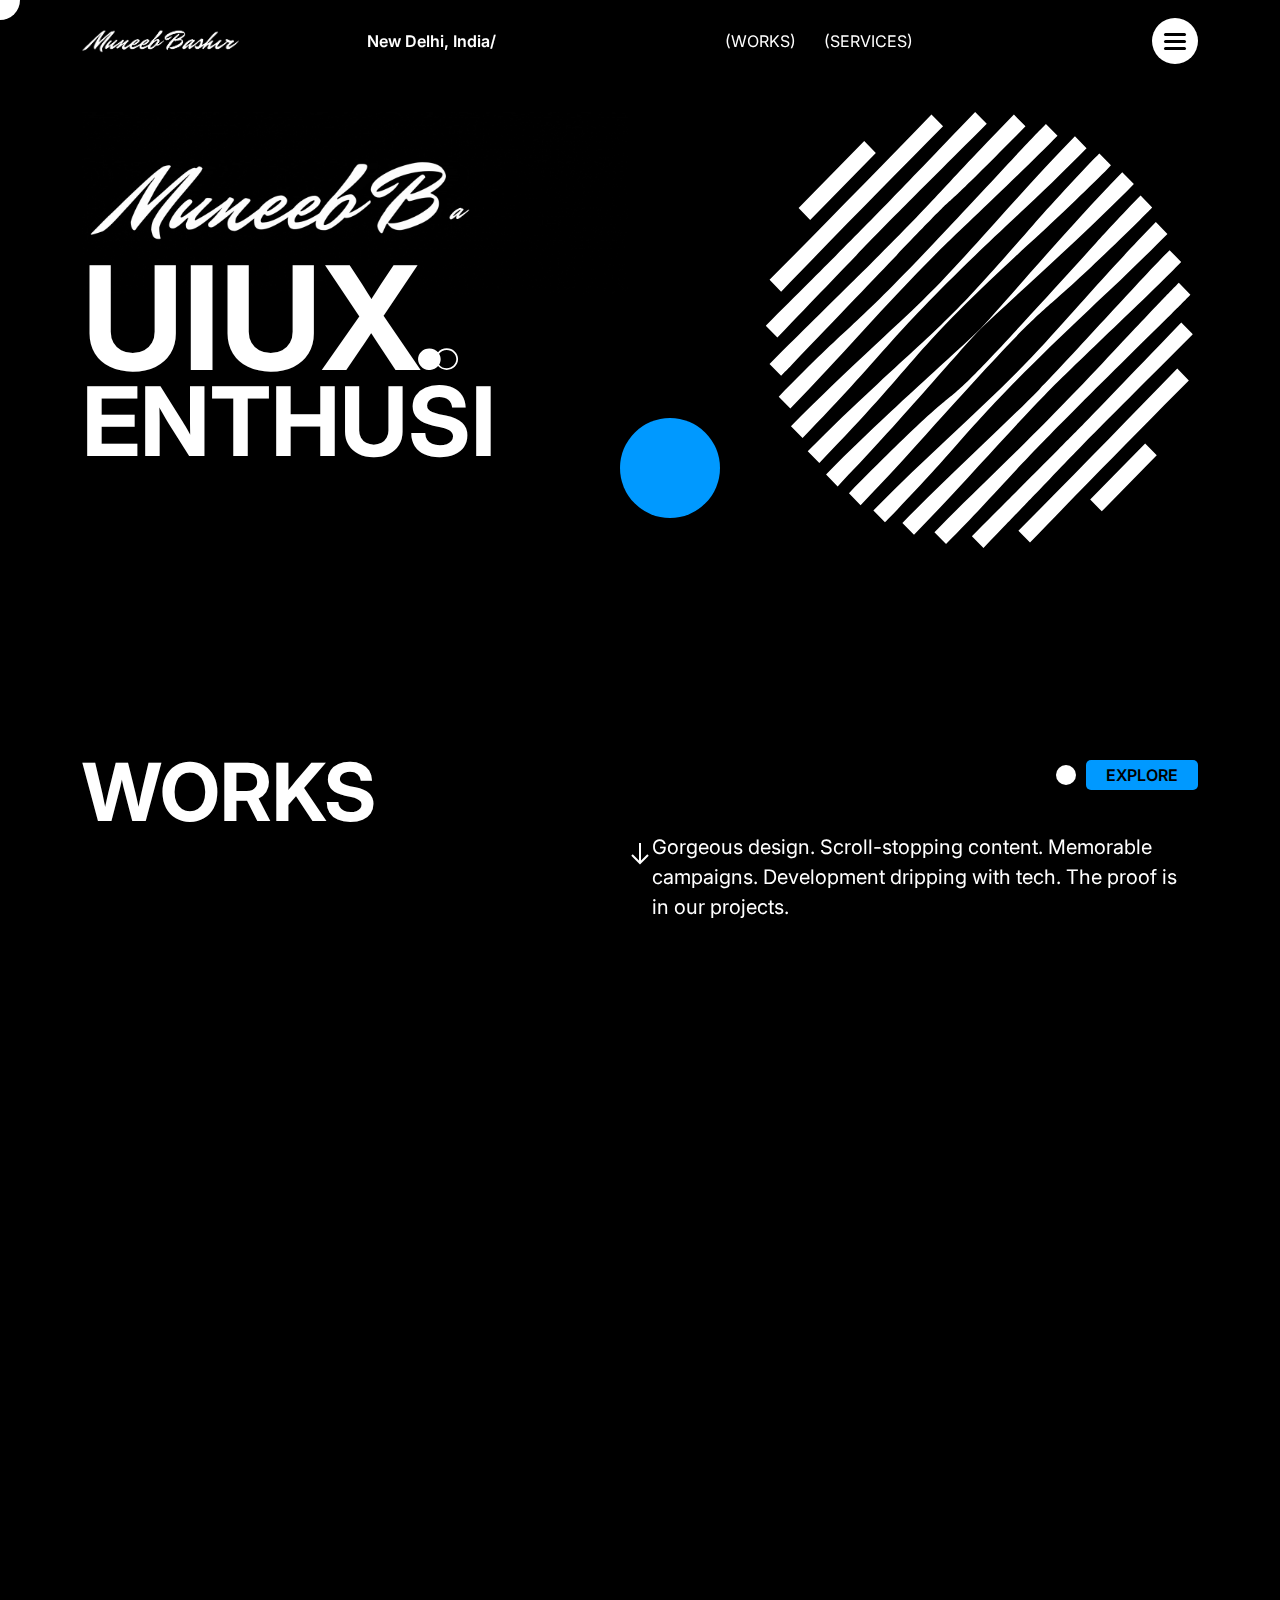
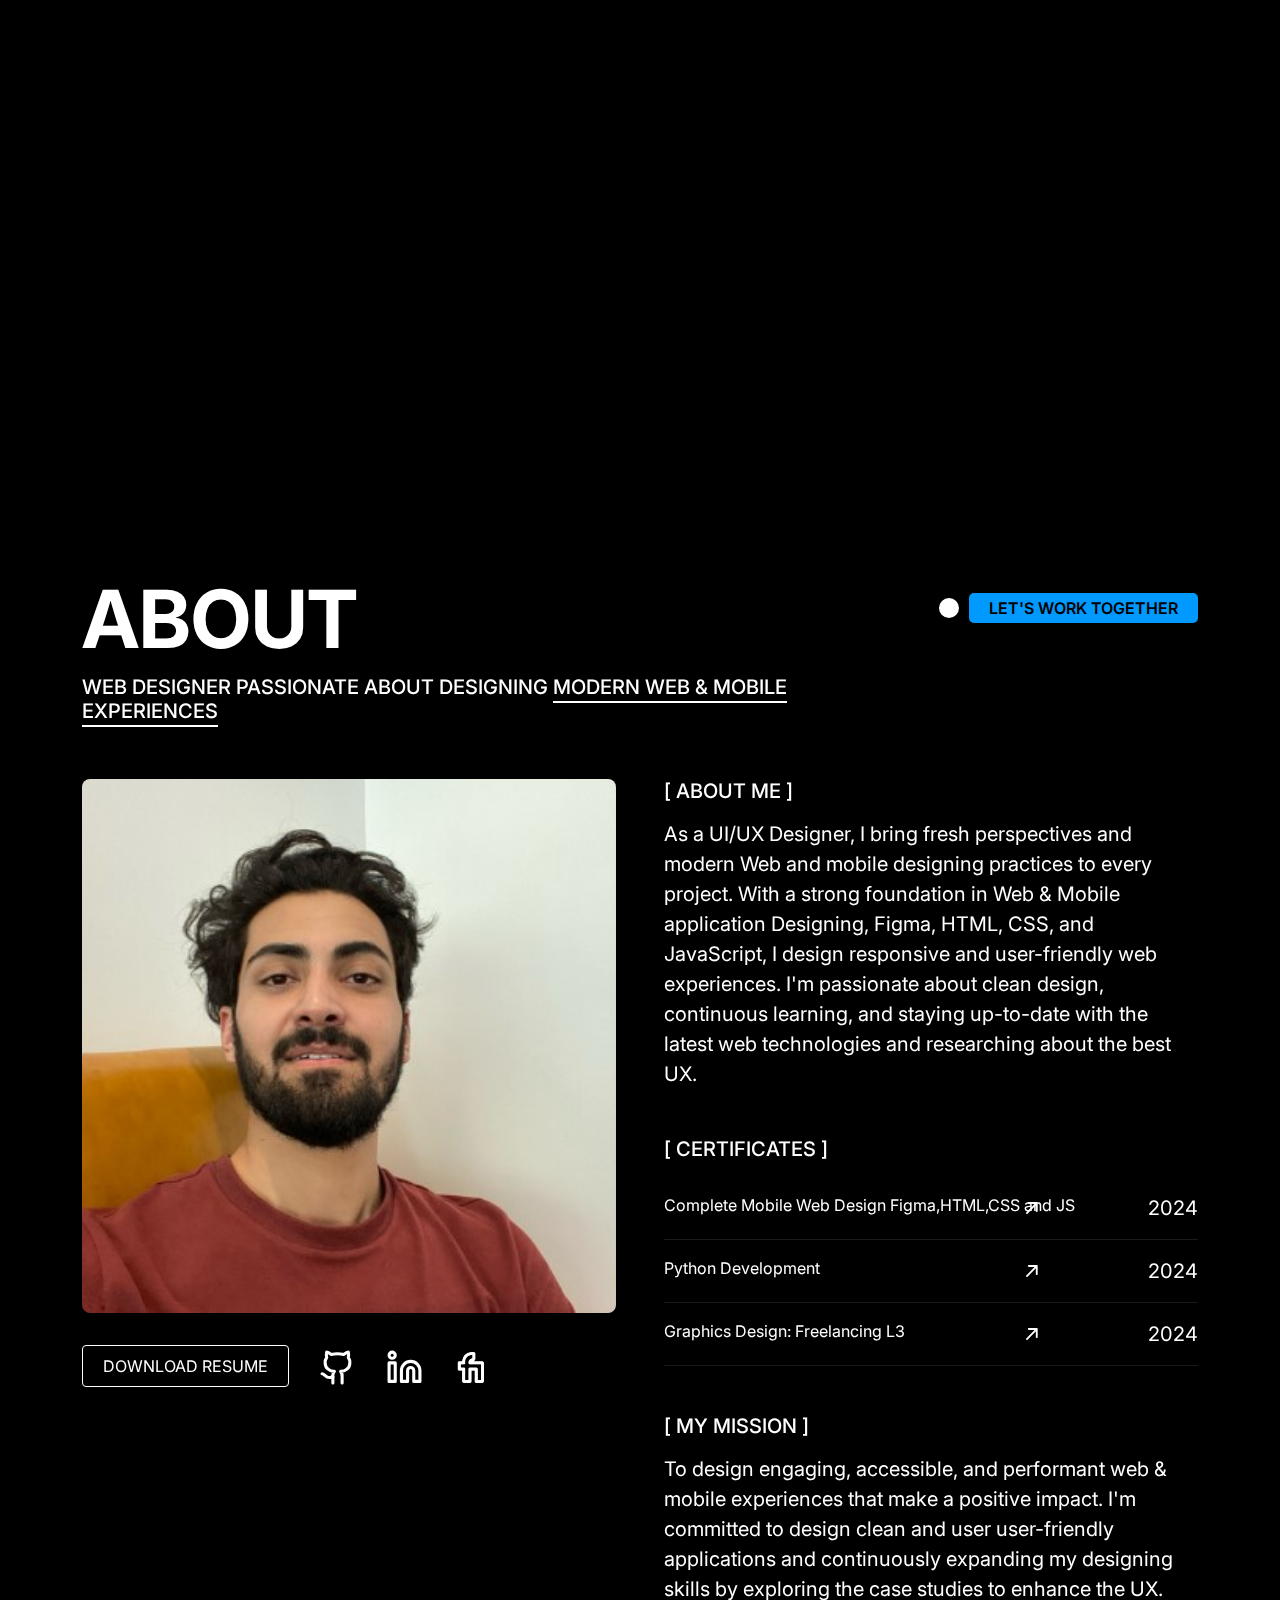
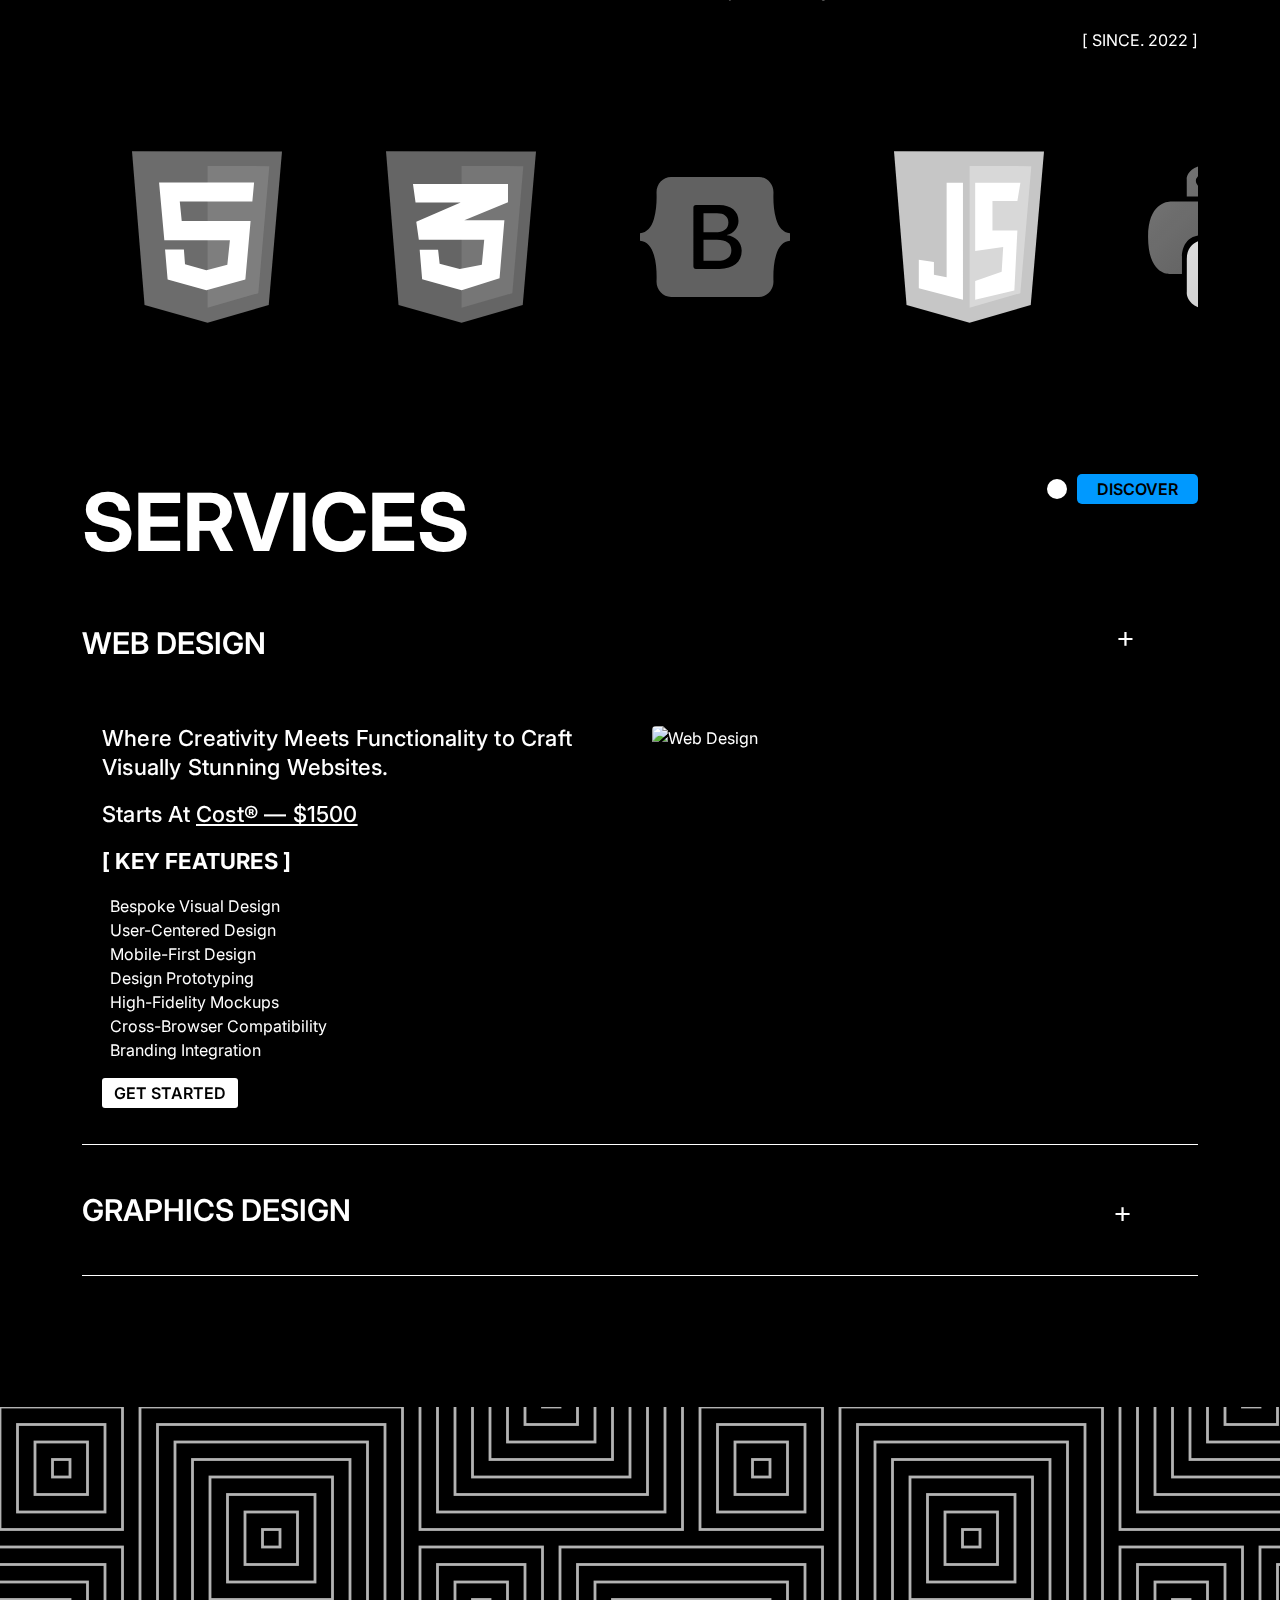
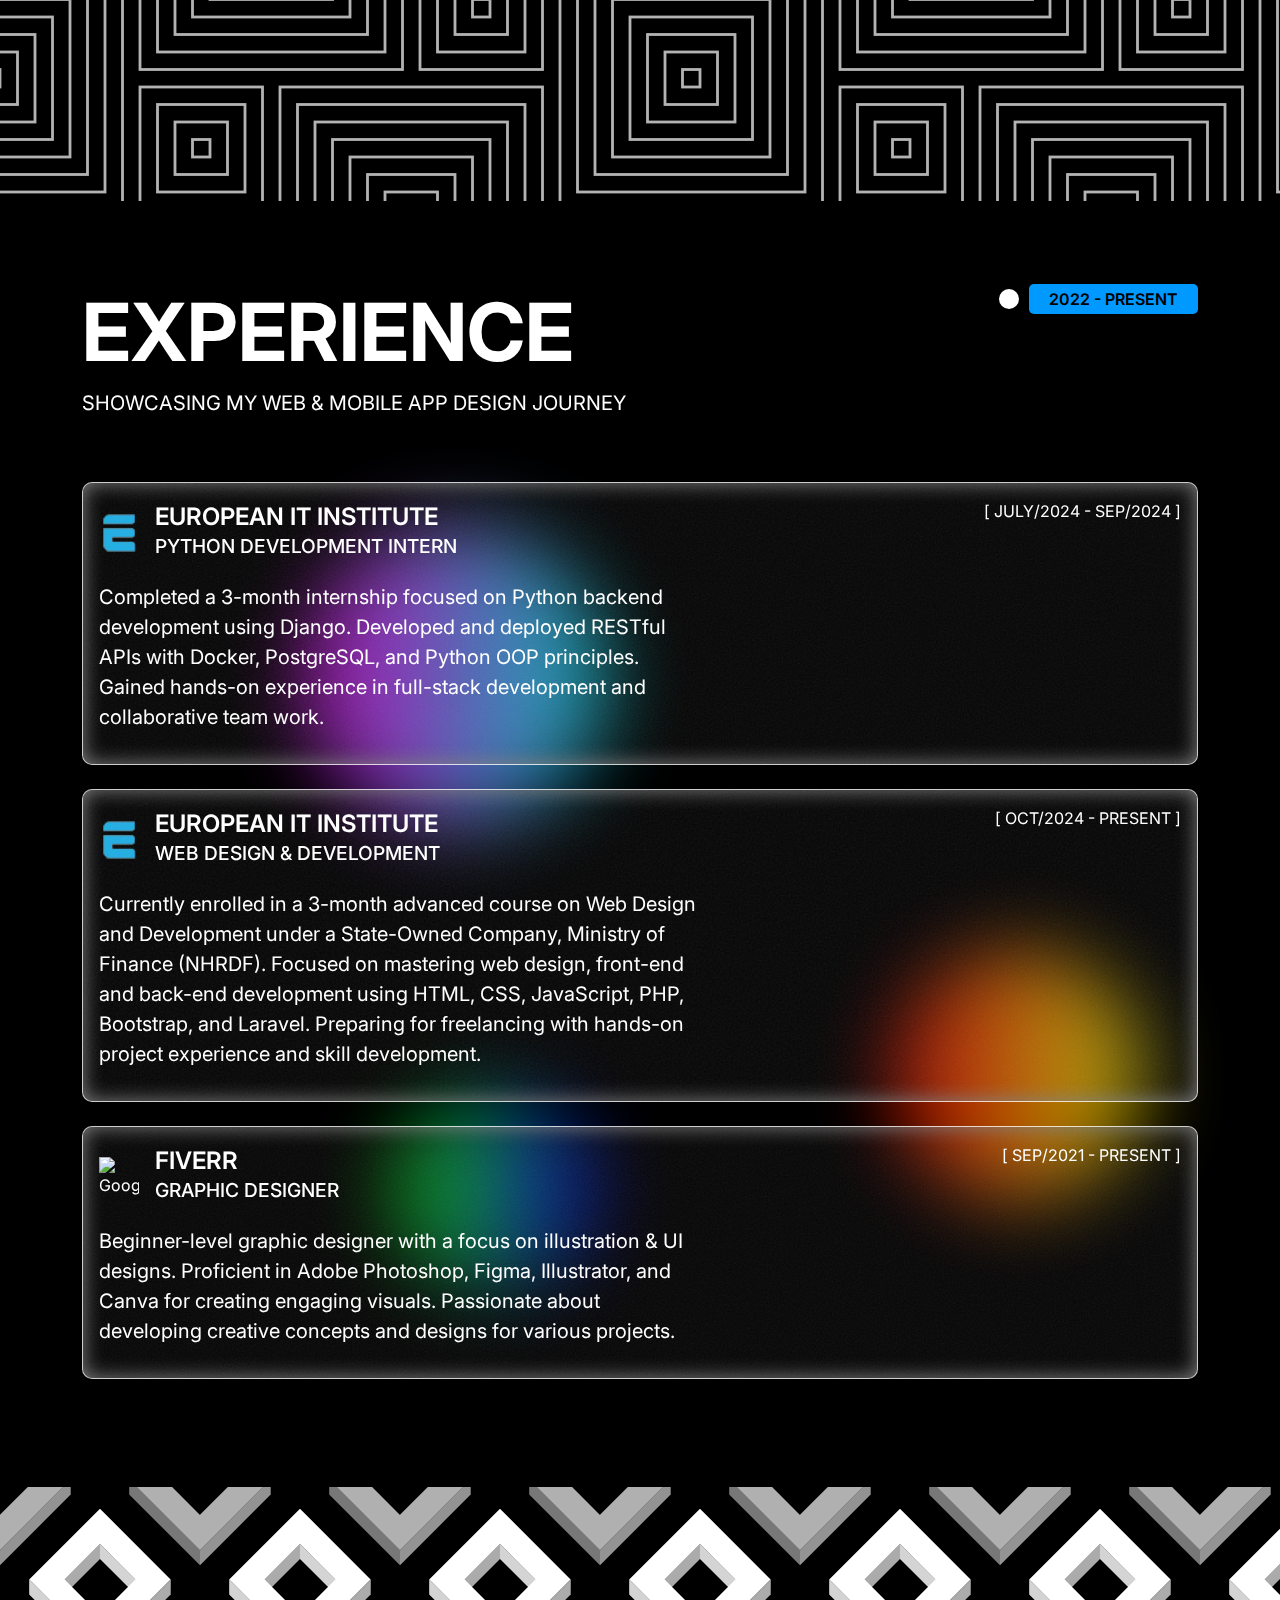
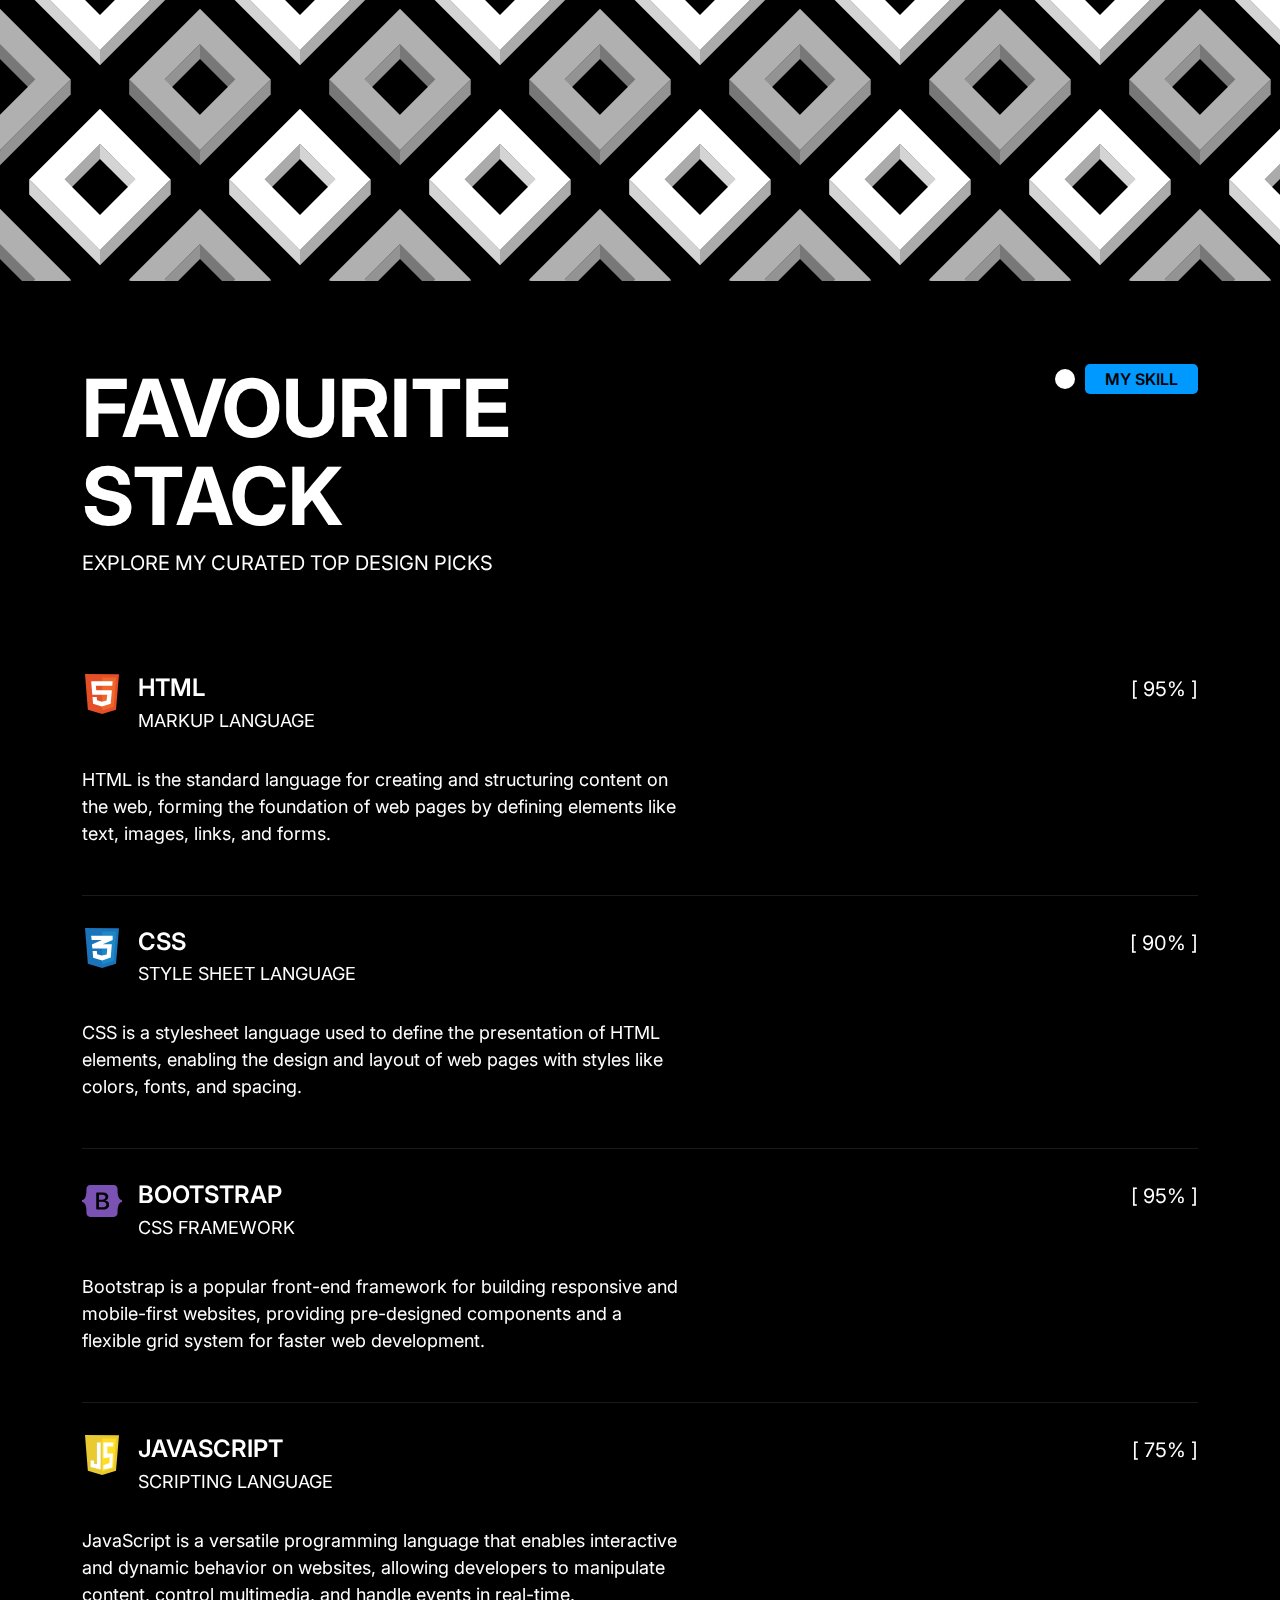
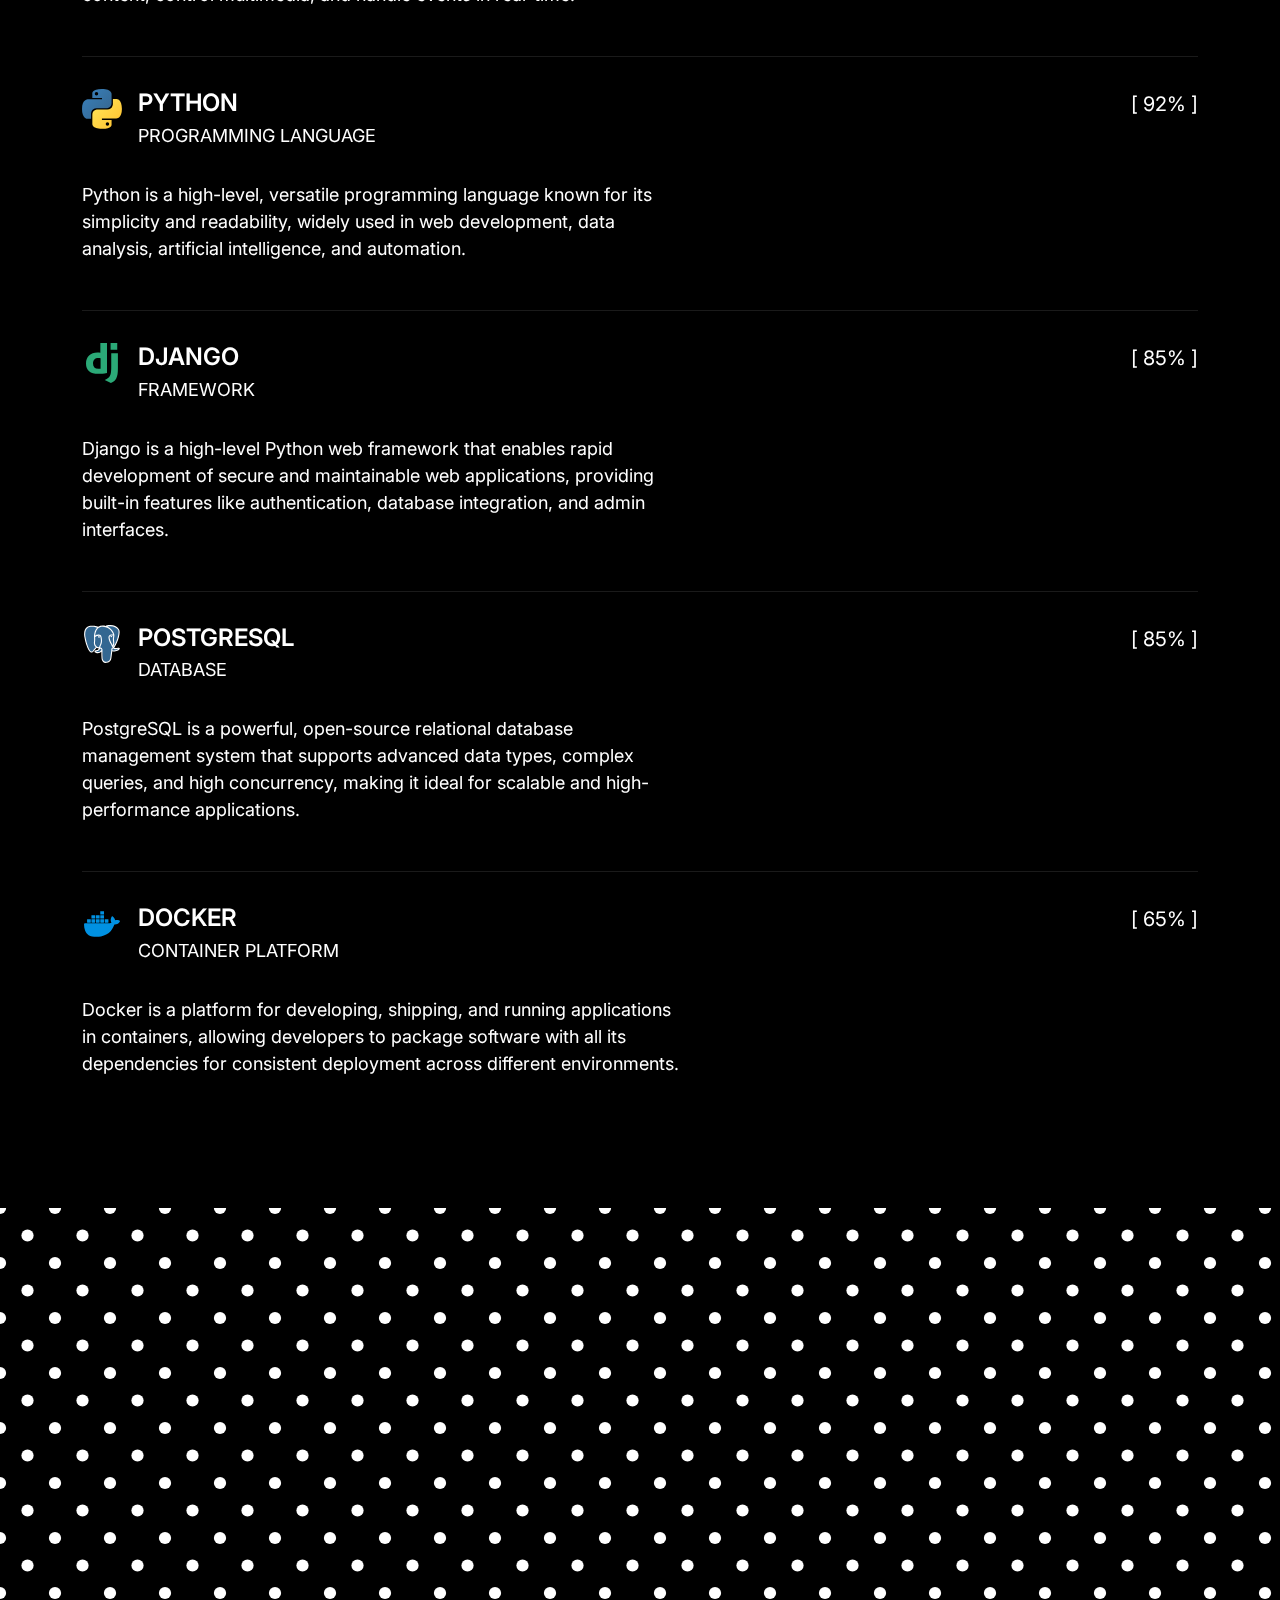
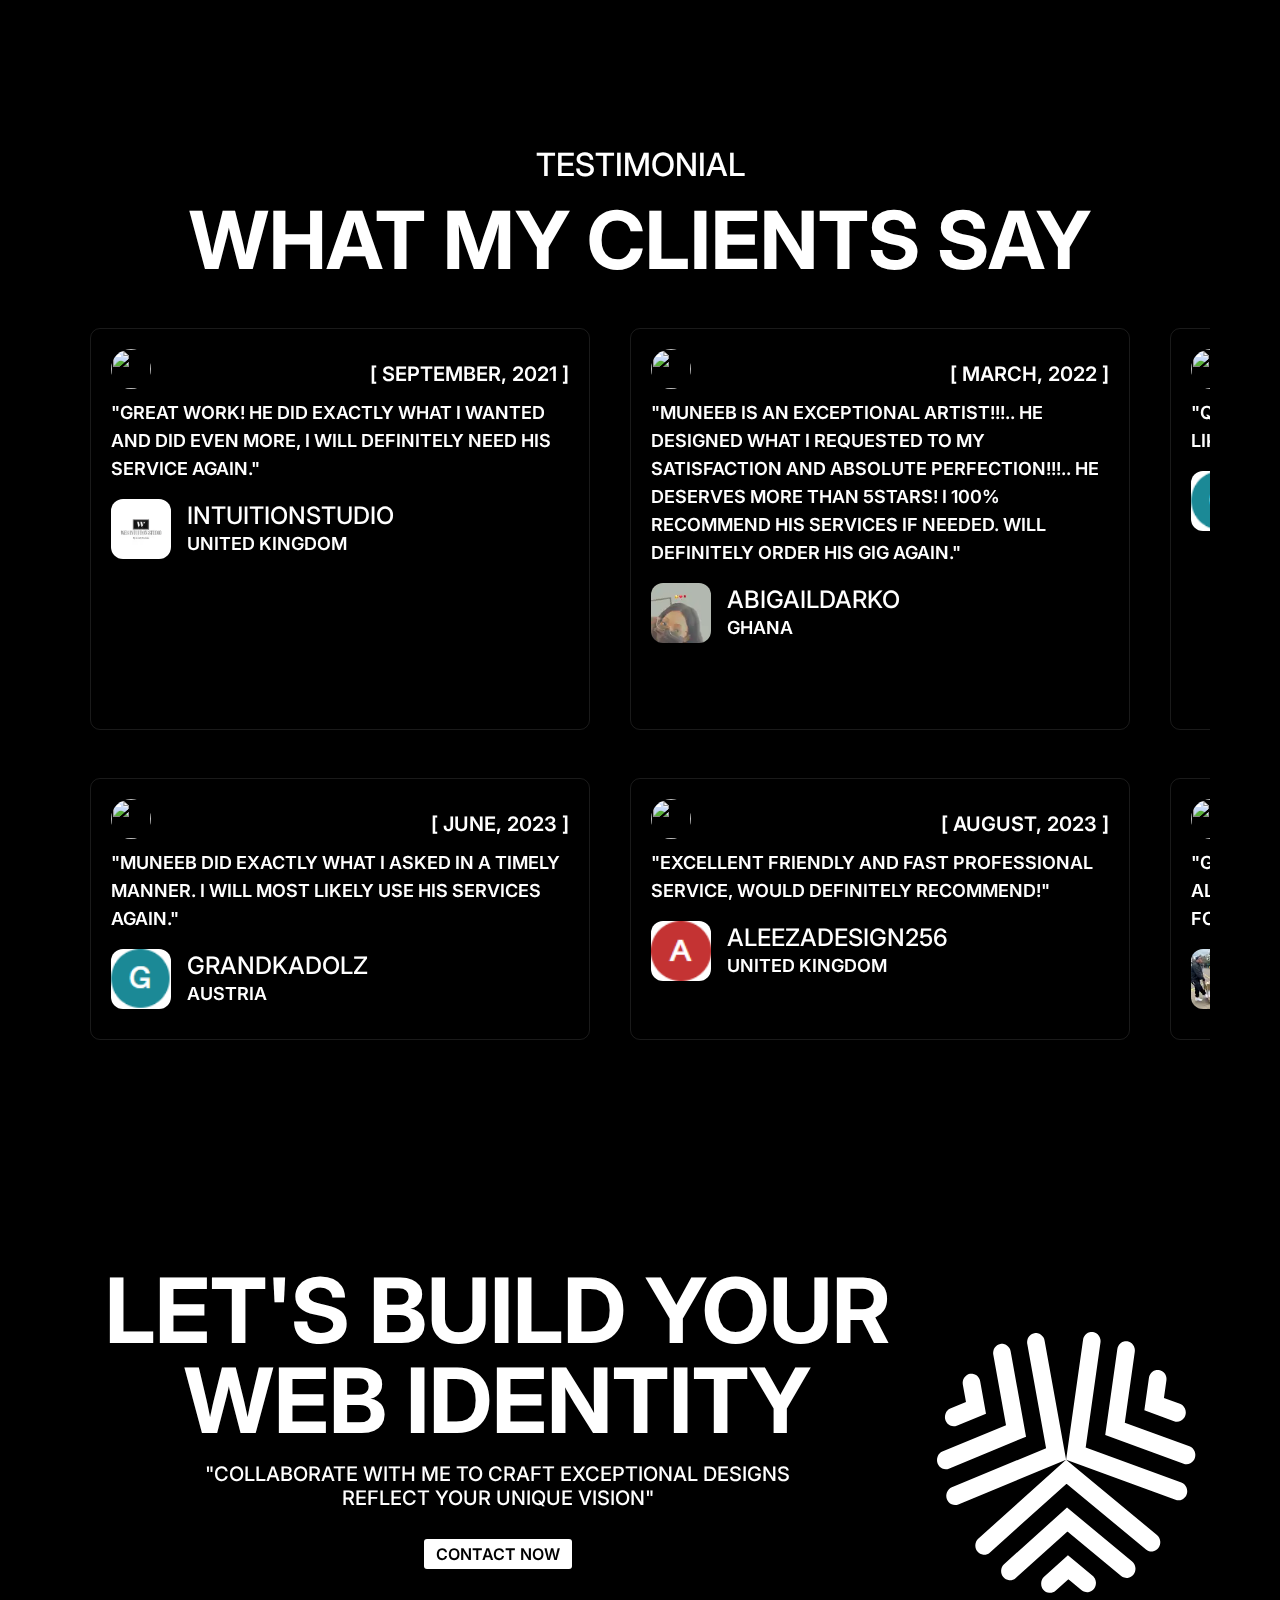
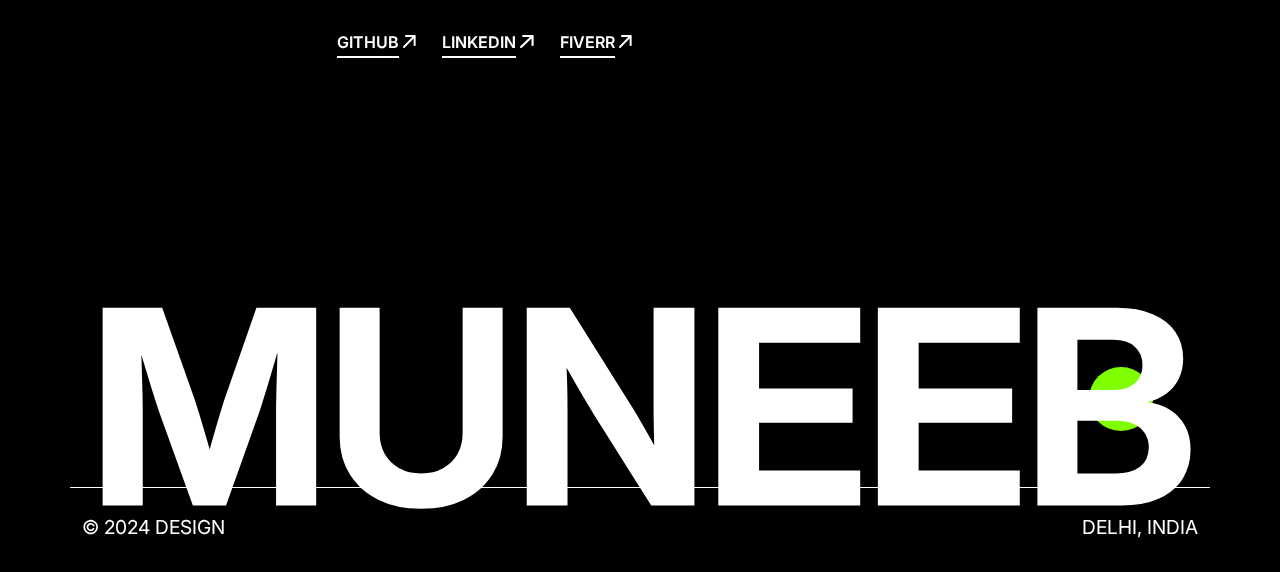
==== index.html @ 668e5b3d "Initial commit" ====
<!DOCTYPE html>
<html lang="en">

<head>
    <script type="application/ld+json">
    {
      "@context": "https://schema.org",
      "@type": "Person",
      "name": "Kishan Modhu",
      "url": "https://devkishan.vercel.app",
      "sameAs": [
        "https://www.linkedin.com/in/anthony-kishan",
        "https://x.com/kishan_anthony",
        "https://www.facebook.com/anthony.kishan.official/"
        "https://www.instagram.com/anthony.kishan/"
      ],
        "image": "https://devkishan.vercel.app/Assets/Images/profile-img.jpg",
      "jobTitle": "Web Developer"
    }
  </script>
    <meta charset="UTF-8">
    <meta http-equiv="X-UA-Compatible" content="IE=edge">
    <meta name="viewport" content="width=device-width, initial-scale=1.0">

    <meta name="msapplication-TileImage" content="https://devkishan.vercel.app/Assets/Images/thumbnail.jpg">
    <meta name="description" content="Kishan Modhu is a web developer with expertise in front-end and back-end development. Check out my portfolio and blog.">
    <meta name="keywords" content="Kishan Modhu, web developer, portfolio, front-end development, back-end development, PHP developer, python developer, software developer">
    <meta property="og:title" content="Kishan Modhu - Web Developer & Aspiring Software Developer">
    <meta property="og:description" content="Explore my portfolio and learn more about my work as a web developer.">
    <meta property="og:image" itemprop="image"  content="https://devkishan.vercel.app/Assets/Images/thumbnail.jpg">
    <meta property="og:image:type" content="image/jpg">
    <meta property="og:url" content="https://devkishan.vercel.app">

    <title>Muneeb Bashir</title>
    <!-- BOOTSTRAP -->
    <link rel="stylesheet" href="https://cdnjs.cloudflare.com/ajax/libs/bootstrap/5.3.3/css/bootstrap.min.css"
        integrity="sha512-jnSuA4Ss2PkkikSOLtYs8BlYIeeIK1h99ty4YfvRPAlzr377vr3CXDb7sb7eEEBYjDtcYj+AjBH3FLv5uSJuXg=="
        crossorigin="anonymous" referrerpolicy="no-referrer" />

    <!-- GOOGLE FONTS -->
    <link rel="preconnect" href="https://fonts.googleapis.com">
    <link rel="preconnect" href="https://fonts.gstatic.com" crossorigin>
    <link
        href="https://fonts.googleapis.com/css2?family=Bruno+Ace+SC&family=Inter:ital,opsz,wght@0,14..32,100..900;1,14..32,100..900&display=swap"
        rel="stylesheet">


    <!-- FONT AWESOME -->
    <link rel="stylesheet" href="https://cdnjs.cloudflare.com/ajax/libs/font-awesome/6.6.0/css/all.min.css"
        integrity="sha512-Kc323vGBEqzTmouAECnVceyQqyqdsSiqLQISBL29aUW4U/M7pSPA/gEUZQqv1cwx4OnYxTxve5UMg5GT6L4JJg=="
        crossorigin="anonymous" referrerpolicy="no-referrer" />

    <!-- CUSTOM CSS -->
    <link rel="stylesheet" href="Assets/css/style.css">
    <link rel="stylesheet" href="Assets/css/navbar.css">
    <link rel="stylesheet" href="Assets/css/responsive.css">
</head>

<body>
    <!-- <div id="loading" class="loading-overlay">
        <div class="loader"><img src="Assets/Images/SigSpeedAnimation.gif" alt="" style="width: 100%;"></div>
    </div>

    <div id="content" style="display: none;">
       
    </div> -->



    <!-- <audio id="playAudio" src="play.mp3"></audio> -->
    <div id="bodyTop"><img src="Assets/Images/Icons/chevron-up.svg" alt=""></div>
    <div class="cursor"></div>


    <header id="header">
        <div class="container">
            <nav class="brand-time" style="display: flex; align-content: center;">
                <div class="row" style="align-items: center; align-content: center;">
                    <div class="col-6 col-lg-3"><a href="index.html"><img src="Assets/Images/mblightlogo.png
                        " alt=""
                                style="width: 60%;"></a></div>
                    <div class="col-lg-3">
                        <p>New Delhi, India/&nbsp;</p>
                        <p id="time"></p>
                    </div>
                    <div class="col-lg-3" style="text-align: right;">
                        <a class="nav-item text-white" href="#works" style="margin-left: 4rem;">(WORKS)</a>
                        <a class="nav-item ms-4 text-white" href="#service">(SERVICES)</a>
                    </div>
                    <div class="col-6 col-lg-3">
                        <div class="toggle">
                            <span></span>
                            <span></span>
                            <span></span>
                        </div>
                        <div class="menu-items">
                            <ul class="menu-links">
                                <li><a class="menu-item" href="#works">WORKS</a></li>
                                <li><a class="menu-item" href="#about">ABOUT</a></li>
                                <li><a class="menu-item" href="#service">SERVICES</a></li>
                                <li><a class="menu-item" href="#contact">CONTACT</a></li>
                            </ul>
                            <div class="social-container">
                                <a href="https://com/gitmuneeb" class="social-icon"
                                    target="_blank">GITHUB</a><img src="Assets/Images/Icons/arrow.svg" alt="">
                                <a href="https://www.linkedin.com/in/muneebbashir/" class="social-icon"
                                    target="_blank">LINKEDIN</a><img src="Assets/Images/Icons/arrow.svg" alt="">
                                <a href="https://www.fiverr.com/muneebbashir/" class="social-icon"
                                    target="_blank">FIVERR</a><img src="Assets/Images/Icons/arrow.svg" alt="">
                            </div>
                        </div>

                    </div>
                </div>
            </nav>
        </div>
    </header>


    <main>
        <!-- HOME SECTION START -->
        <section class="home">
            <div class="container">
                <div class="row">
                    <div class="col-lg-6">
                        <img src="Assets/Images/mblightgif.gif"alt="" style="width: 100%; mix-blend-mode: screen;">
                        <div class="rotating-text">
                            <!--<hr style="height:10px; visibility:hidden;" />-->
                            <br><br>
                            <h1>UiUx </h1>
                            <p>
                                <span class="word w-1">Designer</span>
                                <span class="word w-2">Enthusiast</span>
                            </p>
                        </div>
                    </div>
                    <div class="col-lg-6">
                        <img src="Assets/Images/Icons/process-icon-2.svg" alt="" style="width: 80%;">
                    </div>
                </div>
                <div class="scroll-indicator">
                    <svg width="30" height="30" viewBox="0 0 30 30">
                        <path d="M15 5v20M7 17l8 8 8-8" stroke="#fff" fill="none" stroke-width="2" />
                    </svg>
                </div>
            </div>
        </section>
        <!-- HOME SECTION END -->



        <!-- WORK SECTION START -->
        <section id="works" class="portfolio">
            <div class="container">
                <div class="hero-section ">
                    <div class="row align-items-center">
                        <div class="col-lg-6">
                            <h1 id="text-work">WORKS</h1>
                        </div>
                        <div class="col-lg-6">
                            <span class="section-label">explore</span><br>
                            <p class="description">
                                Gorgeous design. Scroll-stopping content. Memorable
                                campaigns.
                                Development dripping with tech. The proof is in our projects.
                            </p>
                        </div>
                    </div>
                </div>

                <div class="row portfolio-grid">

                    <div class="col-md-6 portfolio-card">
                        <div class="media">
                            <img src="Assets\Images\Works\time-and-attendance.gif" alt="Blog Project" class="portfolio-image">
                        </div>
                        <div class="card-overlay">
                            <span>[01]</span>
                            <h2 class="project-title">ATTENDANCE AND LEAVE MANAGEMENT</h2>
                            <div class="project-details">
                                
                                <span>Employer news and empoyee attendance record</span>
                                <span>(MOBILE APP DESIGN)</span>
                            </div>
                        </div>
                    </div>

                    <div class="col-md-6 portfolio-card">
                        <div class="media">
                            <img src="Assets/Images/Works/esifinalgif.gif" alt="Events Project"
                                class="portfolio-image">
                        </div>
                        <div class="card-overlay">
                            <span>[02]</span>
                            <h2 class="project-title">ESI</h2>
                            <div class="project-details">
                                <span>Event Organiser</span>
                                <span>(BRANDING)</span>
                                
                            </div>
                        </div>
                    </div>

                    <div class="col-md-6 portfolio-card">
                        <div class="media">
                            <img src="Assets/Images/Works/TBgif.gif" alt="Music Project"
                                class="portfolio-image">
                        </div>
                        <div class="card-overlay">
                            <h2 class="project-title">LINKIN PARK</h2>
                            <div class="project-details">
                                <span>MUSIC BAND</span>
                                <span>(DEMO SITE)</span>
                                <span>[03]</span>
                            </div>
                        </div>
                    </div>

                    <div class="col-md-6 portfolio-card">
                        <div class="media">
                            <img src="Assets/Images/Works/Alanzo12-min.gif" alt="Catering Project"
                                class="portfolio-image">
                        </div>
                        <div class="card-overlay">
                            <h2 class="project-title">ALANZO</h2>
                            <div class="project-details">
                                <span>CATERING</span>
                                <span>(DEMO SITE)</span>
                                <span>[04]</span>
                            </div>
                        </div>
                    </div>
                    <!-- <div class="col-md-6 portfolio-card">
                     <img src="12.jpg" alt="Panda Project" class="portfolio-image">
                     <div class="card-overlay">
                         <h2 class="project-title">PANDA</h2>
                         <div class="project-details">
                             <span>PANDA</span>
                             <span>(BRANDING)</span>
                             <span>[05]</span>
                         </div>
                     </div>
                 </div> -->
                    <!-- <div class="col-md-6 portfolio-card">
                     <img src="12.jpg" alt="Panda Project" class="portfolio-image">
                     <div class="card-overlay">
                         <h2 class="project-title">PANDA</h2>
                         <div class="project-details">
                             <span>PANDA</span>
                             <span>(BRANDING)</span>
                             <span>[06]</span>
                         </div>
                     </div>
                 </div> -->
                </div>
            </div>
        </section>
        <!-- WORK SECTION END -->



        <!-- ABOUT SECTION START -->
        <section id="about" class="about">
            <div class="container">
                <div class="row mb-4">
                    <div class="col-md-8">
                        <h1 id="text-about">ABOUT</h1>
                        <h5 class="subtitle">WEB DESIGNER PASSIONATE ABOUT DESIGNING <u class="underlined">MODERN WEB & MOBILE
                                EXPERIENCES</u></h5>
                    </div>
                    <div class="col-md-4 text-md-end">
                        <span class="section-label">let's work together</span><br>
                    </div>
                </div>

                <div class="row g-5">
                    <div class="col-md-6 mb-4 mb-md-0">
                        <img src="Assets/Images/profile-img.jpg" alt="Profile Image" class="profile-image">
                        <a href="Assets/Images/Muneeb Bashir Resume.pdf" class="download-resume"
                            download="Muneeb Bashir CV">DOWNLOAD RESUME</a>

                        <span class="social-links">
                            <a href="https://gitmuneeb" class="social-icon" aria-label="GitHub"
                                target="_blank"><img src="Assets/Images/Icons/github.svg" alt="GitHub"></a>
                            <a href="https://www.linkedin.com/in/muneeb_bashir/" class="social-icon"
                                aria-label="LinkedIn" target="_blank"><img src="Assets/Images/Icons/linkedin.svg"
                                    alt="LinkedIn"></a>
                            <!-- <a href="https://www.facebook.com/anthony.kishan.official/" class="social-icon"
                             aria-label="facebook" target="_blank"><img src="Assets/Images/Icons/facebook.svg"
                                 alt="Facebook"></a> -->
                            <a href="https://www.fiverr.com/muneeb_bashir/" class="social-icon" aria-label="fiverr"
                                target="_blank"><img src="Assets/Images/Icons/fiverr.png" alt="Fiverr"></a>
                        </span>
                    </div>
                    <div class="col-md-6">
                        <div class="mb-5">
                            <h2 class="section-title">[ ABOUT ME ]</h2>
                            <p>
                                As a  UI/UX Designer, I bring fresh perspectives and modern Web and mobile designing
                                practices
                                to every
                                project.
                                With a strong foundation in Web & Mobile application Designing, Figma, HTML, CSS, and JavaScript, I design responsive and
                                user-friendly web
                                experiences.
                                I'm passionate about clean design, continuous learning, and staying up-to-date with
                                the
                                latest web
                                technologies and researching about the best UX.
                            </p>
                        </div>

                        <div class="mb-5">
                            <h2 class="section-title">[ CERTIFICATES ]</h2>
                            <div class="achievement-item">
                                <a href="https://drive.google.com/file/" target="_blank" class="text-white">Complete Mobile Web Design Figma,HTML,CSS and JS</a>
                                <span>2024</span>
                            </div>
                            <div class="achievement-item">
                                <a href="https://drive.google.com/file/ target="_blank" class="text-white">Python Development</a>
                                <span>2024</span>
                            </div>
                            <div class="achievement-item">
                                <a href="https://drive.google.com/file/" target="_blank" class="text-white">Graphics Design: Freelancing L3</a>
                                <span>2024</span>
                            </div>
                        </div>

                        <div>
                            <h2 class="section-title">[ MY MISSION ]</h2>
                            <p>
                                To design engaging, accessible, and performant web & mobile experiences that make a positive
                                impact.
                                I'm committed to design clean and user user-friendly applications and continuously expanding my
                                designing skills
                                by exploring the case studies to enhance the UX.
                            </p>
                        </div>

                        <div class="text-end mt-4">
                            <span>[ SINCE. 2022 ]</span>
                        </div>
                    </div>
                </div>
            </div>
        </section>
        <!-- ABOUT SECTION END -->



        <!-- MARQUEE STACKS SECTION START -->
        <section class="marquee-stacks">
            <div class="container">
                <div class="marquee">
                    <div class="marquee-content">
                        <img src="Assets/Images/stack-logos/html-1.svg" alt="HTML Logo" class="logo" />
                        <img src="Assets/Images/stack-logos/css-3.svg" alt="CSS Logo" class="logo" />
                        <img src="Assets/Images/stack-logos/bootstrap-5-1.svg" alt="BOOTSTRAP Logo" class="logo" />
                        <img src="Assets/Images/stack-logos/javascript-1.svg" alt="JavaScript Logo" class="logo" />
                        <img src="Assets/Images/stack-logos/python-5.svg" alt="Python Logo" class="logo" />
                        <img src="Assets/Images/stack-logos/django.svg" alt="Django Logo" class="logo" />
                        <img src="Assets/Images/stack-logos/laravel-2.svg" alt="LARAVEL Logo" class="logo" />
                        <img src="Assets/Images/stack-logos/postgresql.svg" alt="POSTGRESQL Logo" class="logo" />
                        <img src="Assets/Images/stack-logos/docker-4.svg" alt="DOCKER Logo" class="logo" />
                        <img src="Assets/Images/stack-logos/arduino-1.svg" alt="ARDUINO Logo" class="logo" />
                    </div>
                    <div class="marquee-content">
                        <img src="Assets/Images/stack-logos/html-1.svg" alt="HTML Logo" class="logo" />
                        <img src="Assets/Images/stack-logos/css-3.svg" alt="CSS Logo" class="logo" />
                        <img src="Assets/Images/stack-logos/bootstrap-5-1.svg" alt="BOOTSTRAP Logo" class="logo" />
                        <img src="Assets/Images/stack-logos/javascript-1.svg" alt="JavaScript Logo" class="logo" />
                        <img src="Assets/Images/stack-logos/python-5.svg" alt="Python Logo" class="logo" />
                        <img src="Assets/Images/stack-logos/django.svg" alt="Django Logo" class="logo" />
                        <img src="Assets/Images/stack-logos/laravel-2.svg" alt="LARAVEL Logo" class="logo" />
                        <img src="Assets/Images/stack-logos/postgresql.svg" alt="POSTGRESQL Logo" class="logo" />
                        <img src="Assets/Images/stack-logos/docker-4.svg" alt="DOCKER Logo" class="logo" />
                        <img src="Assets/Images/stack-logos/arduino-1.svg" alt="ARDUINO Logo" class="logo" />
                    </div>
                </div>
            </div>
        </section>
        <!-- MARQUEE STACKS SECTION END -->



        <!-- SERVICES SECTION START -->
        <section id="service" class="service my-5">
            <div class="container">
                <div class="row">
                    <div class="col-6">
                        <h1 id="text-service">SERVICES</h1>
                    </div>
                    <div class="col-6">
                        <span class="section-label">discover</span>
                    </div>
                </div>

                <div id="services-accordion">
                    <!-- Accordion items will be inserted here -->
                </div>
            </div>
        </section>
        <!-- SERVICES SECTION END -->



        <section class="pattern1">
        </section>


        <!-- EXPERIENCE SECTION START -->
        <section class="experience">
            <div class="container experience-section">
                <div class="d-flex justify-content-between align-items-start">
                    <div>
                        <h1 id="text-experience">EXPERIENCE</h1>
                        <p class="subtitle">SHOWCASING MY WEB & MOBILE APP DESIGN JOURNEY</p>
                    </div>
                    <span class="section-label">2022 - present</span>
                </div>

                <div class="experience-items">
                    <div class="blob blob1"></div>
                    <div class="blob blob2"></div>
                    <div class="blob blob3"></div>
                    <div class="experience-item">
                        <div class="grain"></div>

                        <div class="row mb-3">
                            <div class="col-8 d-flex align-items-center">
                                <img src="Assets/Images/Experience-Company-Logo/euit-logo1.png" alt="Google"
                                    class="company-logo">
                                <div>
                                    <p class="company-name">EUROPEAN IT INSTITUTE</p>
                                    <h3 class="position-title">PYTHON DEVELOPMENT INTERN</h3>
                                </div>
                            </div>
                            <div class="col-4 text-end">
                                <span class="date ms-auto d-none d-md-inline">[ JULY/2024 - SEP/2024 ]</span>
                                <span class="small-date d-lg-none me-2">[ JUL/21 - SEP/24 ]</span>
                            </div>
                        </div>
                        <p class="description">Completed a 3-month internship focused on Python backend development
                            using Django. Developed and deployed RESTful APIs with Docker, PostgreSQL, and Python
                            OOP
                            principles. Gained hands-on experience in full-stack development and collaborative team
                            work.</p>
                    </div>

                    <div class="experience-item">
                        <div class="grain"></div>

                        <div class="row mb-3">
                            <div class="col-8 d-flex align-items-center">
                                <img src="Assets/Images/Experience-Company-Logo/euit-logo1.png" alt="Google"
                                    class="company-logo">
                                <div>
                                    <p class="company-name">EUROPEAN IT INSTITUTE</p>
                                    <h3 class="position-title">WEB DESIGN & DEVELOPMENT</h3>
                                </div>
                            </div>
                            <div class="col-4 text-end">
                                <span class="date ms-auto d-none d-md-inline">[ OCT/2024 - PRESENT ]</span>
                                <span class="small-date d-lg-none me-2">[ OCT/21 - P/T ]</span>
                            </div>
                        </div>
                        <p class="description">Currently enrolled in a 3-month advanced course on Web Design and
                            Development under a State-Owned Company, Ministry of Finance (NHRDF). Focused on
                            mastering
                            web
                            design, front-end and back-end development using HTML, CSS, JavaScript, PHP, Bootstrap,
                            and
                            Laravel. Preparing for freelancing with hands-on project experience and skill
                            development.
                        </p>
                    </div>

                    <div class="experience-item">
                        <div class="grain"></div>

                        <div class="row mb-3">
                            <div class="col-8 d-flex align-items-center">
                                <img src="https://www.fiverr.com/favicon.ico" alt="Google" class="company-logo">
                                <div>
                                    <p class="company-name">FIVERR</p>
                                    <h3 class="position-title">GRAPHIC DESIGNER</h3>
                                </div>
                            </div>
                            <div class="col-4 text-end">
                                <span class="date ms-auto d-none d-md-inline">[ SEP/2021 - PRESENT ]</span>
                                <span class="small-date d-lg-none me-2">[ SEP/21 - P/T ]</span>
                            </div>
                        </div>
                        <p class="description">Beginner-level graphic designer with a focus on illustration & UI
                            designs.
                            Proficient in Adobe Photoshop, Figma, Illustrator, and Canva for creating engaging visuals.
                            Passionate about developing creative concepts and designs for various projects.</p>
                    </div>
                </div>
            </div>
        </section>
        <!-- EXPERIENCE SECTION END -->



        <section class="pattern">
        </section>



        <!-- STACKS SECTION START -->
        <section class="stacks">
            <div class="container stack-section">
                <div class="d-flex justify-content-between align-items-start">
                    <div>
                        <h1 id="text-stack" class="stack-header">FAVOURITE<br>STACK</h1>
                        <p class="subtitle">EXPLORE MY CURATED TOP DESIGN PICKS</p>
                    </div>
                    <span class="section-label">my skill</span>

                </div>

                <div class="stack-items">
                    <div class="stack-item">
                        <div class="d-flex mb-3">
                            <img src="Assets/Images/stack-logos/html-1.svg" alt="Html" class="tool-logo">
                            <div>
                                <h3 class="tool-name">HTML</h3>
                                <p class="tool-category">Markup Language</p>
                            </div>
                            <span class="tool-percentage ms-auto">[ 95% ]</span>
                        </div>
                        <p class="description">HTML is the standard language for creating
                            and structuring content on the web, forming the foundation of web pages by defining
                            elements
                            like text, images, links, and forms.</p>
                    </div>

                    <div class="stack-item">
                        <div class="d-flex mb-3">
                            <img src="Assets/Images/stack-logos/css-3.svg" alt="Css" class="tool-logo">
                            <div>
                                <h3 class="tool-name">css</h3>
                                <p class="tool-category">style sheet Language</p>
                            </div>
                            <span class="tool-percentage ms-auto">[ 90% ]</span>
                        </div>
                        <p class="description">CSS is a stylesheet language used to define the
                            presentation of HTML elements, enabling the design and layout of web pages with styles
                            like
                            colors, fonts, and spacing.</p>
                    </div>

                    <div class="stack-item">
                        <div class="d-flex mb-3">
                            <img src="Assets/Images/stack-logos/bootstrap-5-1.svg" alt="Bootstrap" class="tool-logo">
                            <div>
                                <h3 class="tool-name">Bootstrap</h3>
                                <p class="tool-category">CSS Framework</p>
                            </div>
                            <span class="tool-percentage ms-auto">[ 95% ]</span>
                        </div>
                        <p class="description">Bootstrap is a popular front-end framework for building responsive
                            and
                            mobile-first websites, providing pre-designed components and a flexible grid system for
                            faster web development.</p>
                    </div>

                    <div class="stack-item">
                        <div class="d-flex mb-3">
                            <img src="Assets/Images/stack-logos/javascript-1.svg" alt="JavaScript" class="tool-logo">
                            <div>
                                <h3 class="tool-name">JavaScript</h3>
                                <p class="tool-category">Scripting Language</p>
                            </div>
                            <span class="tool-percentage ms-auto">[ 75% ]</span>
                        </div>
                        <p class="description">JavaScript is a versatile programming language that enables
                            interactive
                            and dynamic behavior on websites, allowing developers to manipulate content, control
                            multimedia, and handle events in real-time.</p>
                    </div>

                    <div class="stack-item">
                        <div class="d-flex mb-3">
                            <img src="Assets/Images/stack-logos/python-5.svg" alt="Python" class="tool-logo">
                            <div>
                                <h3 class="tool-name">Python</h3>
                                <p class="tool-category">Programming Language</p>
                            </div>
                            <span class="tool-percentage ms-auto">[ 92% ]</span>
                        </div>
                        <p class="description">Python is a high-level, versatile programming language known for its
                            simplicity and readability, widely used in web development, data analysis, artificial
                            intelligence, and automation.</p>
                    </div>

                    <div class="stack-item">
                        <div class="d-flex mb-3">
                            <img src="Assets/Images/stack-logos/django.svg" alt="django" class="tool-logo">
                            <div>
                                <h3 class="tool-name">Django</h3>
                                <p class="tool-category">framework</p>
                            </div>
                            <span class="tool-percentage ms-auto">[ 85% ]</span>
                        </div>
                        <p class="description">Django is a high-level Python web framework that enables rapid
                            development of secure and maintainable web applications, providing built-in features
                            like
                            authentication, database integration, and admin interfaces.</p>
                    </div>

                    <div class="stack-item">
                        <div class="d-flex mb-3">
                            <img src="Assets/Images/stack-logos/postgresql.svg" alt="postgresql" class="tool-logo">
                            <div>
                                <h3 class="tool-name">postgresql</h3>
                                <p class="tool-category">Database</p>
                            </div>
                            <span class="tool-percentage ms-auto">[ 85% ]</span>
                        </div>
                        <p class="description">PostgreSQL is a powerful, open-source relational database management
                            system that supports advanced data types, complex queries, and high concurrency, making
                            it
                            ideal for scalable and high-performance applications.</p>
                    </div>

                    <div class="stack-item">
                        <div class="d-flex mb-3">
                            <img src="Assets/Images/stack-logos/docker-4.svg" alt="DOCKER" class="tool-logo">
                            <div>
                                <h3 class="tool-name">Docker</h3>
                                <p class="tool-category">Container platform</p>
                            </div>
                            <span class="tool-percentage ms-auto">[ 65% ]</span>
                        </div>
                        <p class="description">Docker is a platform for developing, shipping, and running
                            applications
                            in containers, allowing developers to package software with all its dependencies for
                            consistent deployment across different environments.</p>
                    </div>
                </div>
            </div>
        </section>
        <!-- STACKS SECTION END -->



        <section class="pattern2">
        </section>


        <!-- TESTIMONIAL SECTION START -->
        <section id="testimonial" class="testimonial">
            <div class="container testimonial-section">
                <h2 id="text-testimonial" class="text-center">TESTIMONIAL</h2>
                <h1 class="section-title">What my Clients Say</h1>
                <div class="testimonial-row mb-5" id="row1"></div>
                <div class="testimonial-row" id="row2"></div>
            </div>
        </section>
        <!-- TESTIMONAIL SECTION END -->



        <!-- FAQ SECTION START -->
        <!-- <section id="faq" class="faq" style="height: 100vh;">
         <div class="container">
             <h1 id="text-faq">FAQ</h1>
         </div>
     </section> -->
        <!-- FAQ SECTION END -->



        <!-- CONTACT SECTION START -->
        <section id="contact" class="contact">
            <div class="container">
                <div class="row align-items-center mb-5">
                    <div class="col-md-9 text-center">
                        <h1 class="main-heading">LET'S BUILD YOUR<br>WEB IDENTITY</h1>
                        <h6 class="subtitle">"COLLABORATE WITH ME TO CRAFT EXCEPTIONAL
                            DESIGNS<br>REFLECT YOUR UNIQUE VISION"</h6>
                        <a href="contact.html" class="contact-btn">CONTACT NOW</a>
                        <div class="social-container">
                            <a href="https://github.com/gitmuneeb" class="social-icon"
                                target="_blank">GITHUB</a><img src="Assets/Images/Icons/arrow.svg" alt="">
                            <a href="https://www.linkedin.com/in/amuneebbashir/" class="social-icon"
                                target="_blank">LINKEDIN</a><img src="Assets/Images/Icons/arrow.svg" alt="">
                            <a href="https://www.fiverr.com/muneeb/" class="social-icon"
                                target="_blank">FIVERR</a><img src="Assets/Images/Icons/arrow.svg" alt="">
                        </div>
                    </div>
                    <div class="col-md-3">
                        <img src="Assets/Images/Icons/process-icon-1.svg" alt="Designer Profile" class="profile-image">
                    </div>
                </div>
            </div>
        </section>
        <!-- CONTACT SECTION END -->
    </main>


    <!-- FOOTER SECTION START -->
    <footer id="footer" class="footer">
        <div class="container">
            <div class="footer-section">
                <div class="brand-container">
                    <div class="brand-text">MUNEEB</div>
                    <div class="green-circle"></div>
                </div>

                <div class="container p-0">
                    <div class="row footer-row justify-content-between align-items-center">
                        <div class="col-auto">
                            <div class="footer-text">© 2024 DESIGN</div>
                        </div>
                        <div class="col-auto">
                            <div class="footer-text">Delhi, India</div>
                        </div>
                    </div>
                </div>
            </div>
        </div>
    </footer>
    <!-- FOOTER SECTION END -->







    <!-- jquery js  -->
    <script src="Assets/js/jquery.js"></script>

    <!-- BOOTSTRAP -->
    <script src="https://cdnjs.cloudflare.com/ajax/libs/bootstrap/5.3.3/js/bootstrap.min.js"
        integrity="sha512-ykZ1QQr0Jy/4ZkvKuqWn4iF3lqPZyij9iRv6sGqLRdTPkY69YX6+7wvVGmsdBbiIfN/8OdsI7HABjvEok6ZopQ=="
        crossorigin="anonymous" referrerpolicy="no-referrer"></script>

    <script src="https://unpkg.com/split-type"></script>

    <script src="https://cdnjs.cloudflare.com/ajax/libs/gsap/3.11.4/gsap.min.js"></script>
    <script src="https://cdnjs.cloudflare.com/ajax/libs/gsap/3.11.4/ScrollTrigger.min.js"></script>

    <script src="Assets/js/navbar.js"></script>
    <script src="Assets/js/service-section.js"></script>
    <script src="Assets/js/testimonial.js"></script>
    <script src="Assets/js/app.js"></script>
</body>

</html>
---- Assets/css/style.css ----
:root {
    --primary-color: #000000;
    --secondary-color: #FFFFFF;
    --third-color: rgb(0, 153, 255);
    --inter: "Inter", sans-serif;
    --font-inter-tight: var(--inter);
}

html,
body {
    scroll-behavior: smooth;
    overflow-y: scroll;
}


::-webkit-scrollbar {
    width: 10px;
}

/* Track */
::-webkit-scrollbar-track {
    box-shadow: inset 0 0 5px grey;
    border-radius: 10px;
}

/* Handle */
::-webkit-scrollbar-thumb {
    background: var(--secondary-color);
    border-radius: 10px;
}

/* Handle on hover */
::-webkit-scrollbar-thumb:hover {
    background: var(--third-color);
}



* {
    margin: 0;
    padding: 0;
    box-sizing: border-box;
}

body {
    background: var(--primary-color);
    color: var(--secondary-color);
    font-family: var(--inter);
    overflow-y: var(--secondary-color);
}


.loading-overlay {
    position: fixed;
    top: 0;
    left: 0;
    right: 0;
    bottom: 0;
    background: var(--primary-color);
    display: flex;
    justify-content: center;
    align-items: center;
    z-index: 999999;
    opacity: 1;
    transition: opacity 0.5s ease;
}

.loading-overlay.hidden {
    opacity: 0;
    pointer-events: none;
}

h1 {
    text-transform: uppercase;
    font-size: clamp(2rem, 5vw + 1rem, 6.25rem);
    font-weight: 700;
}

a {
    text-decoration: none !important;
}


.cursor {
    position: fixed;
    width: 40px;
    height: 40px;
    border-radius: 50%;
    background: var(--secondary-color);
    transform: translate(-50%, -50%);
    pointer-events: none;
    mix-blend-mode: difference;
    z-index: 10001;
    transition: transform 0.2s ease;
}


.brand-time p {
    margin: 0;
    padding: 0;
    font-family: var(--inter);
    display: inline-block;
    font-weight: 600;
    font-size: clamp(0.875rem, 1vw + 0.5rem, 1rem);
}

.portfolio,
.about,
.service,
.testimonial,
.faq,
.contact,
.experience,
.stacks {
    padding: 6.5% 0;
}

.portfolio h1,
.about h1,
.service h1,
.testimonial h1,
.faq h1,
.contact h1,
.experience h1,
.stacks h1 {
    clip-path: polygon(0 -30%, 105% -110%, 115% 115%, 0% 115%);
}

.home {
    margin-bottom: 10%;
}

.home .row {
    padding-top: 10%;
}

.home .col-lg-6 {
    text-align: center;
    position: relative;
}

.home .col-lg-6:last-child {
    text-align: right;
}

.home h1 {
    font-size: 9rem;
    font-weight: 700;
    text-align: left;
    margin-top: -20%;
    position: relative;

}

.home h1:before {
    content: '';
    background: url(../Images/Icons/white-circle-shape.svg);
    width: 41px;
    height: 22px;
    position: absolute;
    bottom: 35px;
    left: 21rem;
}

.home p {
    font-size: 8rem;
    font-weight: 700;
    text-transform: uppercase;

}

.home p:before {
    content: '';
    background: var(--third-color);
    width: 100px;
    height: 100px;
    border-radius: 50%;
    position: absolute;
    bottom: 7%;
    right: -14%;
    z-index: -1;
}

.home .char {
    transform: translateY(115px);
    transition: transform 0.5s;
}

.portfolio .char,
.about .char,
.service .char,
.testimonial .char,
.faq .char,
.contact .char,
.experience .char,
.stacks .char {
    transform: translateY(115px);
    transition: transform 1s;
}

.home #signature-gif {
    transform: translateY(20%);
    transition: transform 1s;
}

.section-label {
    background: rgb(0, 153, 255);
    padding: 3px 20px;
    border-radius: 5px;
    font-size: clamp(0.675rem, 1vw + 0.5rem, 1rem);
    font-weight: 600;
    color: #000000;
    text-transform: uppercase;
    position: relative;
    float: right;
}

.section-label::before {
    content: '';
    width: 20px;
    height: 20px;
    border-radius: 50%;
    background: white;
    position: absolute;
    top: 50%;
    left: -30px;
    transform: translateY(-50%);
}


/* SCROLL INDICATOR */
.scroll-indicator {
    position: absolute;
    bottom: 2rem;
    left: 50%;
    transform: translateX(-50%);
    animation: bounce 2s infinite;
}

@keyframes bounce {

    0%,
    100% {
        transform: translateY(0);
    }

    50% {
        transform: translateY(-10px);
    }
}



/* ROLE TEXT */
.rotating-text {
    color: white;
    font-family: var(--font-inter-tight);
}

.rotating-text p {
    margin: 0;
    margin-top: -4rem;
    vertical-align: top;

    background-color: red;
}

.rotating-text p .word {
    position: absolute;
    display: flex;
    opacity: 0;
    clip-path: polygon(0 20%, 100% 20%, 100% 80%, 0 80%);
}

.rotating-text p .word .letter {
    transform-origin: center center 50px;
}

.rotating-text p .word .letter.out {
    transform: rotateX(90deg);
    transition: 0.32s cubic-bezier(0.6, 0, 0.7, 0.2);
}

.rotating-text p .word .letter.in {
    transition: 0.38s ease;
}

.rotating-text p .word .letter.behind {
    transform: rotateX(-90deg);
}

.rotating-text p .w-2,
.rotating-text p .w-3,
.rotating-text p .w-1 {
    font-size: clamp(3rem, 5vw + 2rem, 7rem);
}








/* XXXXXXXXXXXXXXXXXXXXXXXXXXXXXXXXXXXXXXX */
/* WORKS SECTION */
/* XXXXXXXXXXXXXXXXXXXXXXXXXXXXXXXXXXXXXXX */

.portfolio p {
    font-size: clamp(1rem, 2vw + 0.5rem, 1.25rem);
}

.portfolio .row h1 {
    margin-top: -22%;
}

.about .row h1 {
    margin-top: -3%;
}

.portfolio .selected-work {
    font-size: clamp(2.5rem, 4vw + 1rem, 3.5rem);
    font-weight: 700;
    line-height: 1;
    margin-bottom: 2rem;
}

.portfolio .description {
    margin: 3rem 0;
    padding: 0;
}

.portfolio .portfolio-card {
    position: relative;
    margin-bottom: 30px;
    opacity: 0;
    transform: translateY(50px);
    height: 31.25rem;
}

.portfolio .portfolio-card .media {
    overflow: hidden;
    transition: all 0.3s;
    border-radius: 8px;
    object-fit: cover;
}

.portfolio .portfolio-image {
    width: 100%;
    height: 25rem;
    object-fit: cover;
    border-radius: 8px;
    transition: all 0.4s ease-in-out;
}


.portfolio .portfolio-card .media:hover img {
    transform: scale(1.1);
}



.portfolio .card-overlay {
    position: absolute;
    bottom: 0;
    left: 0;
    right: 0;
    padding: 20px;
    /* background: linear-gradient(to top, #ffffff9f, transparent); */
    background: linear-gradient(to top, #000000d5, transparent);

    /* width: 96%; */
    margin: 0 auto;
    border-radius: 0 0 8px 8px;
}

.portfolio .project-title {
    font-size: clamp(1.5rem, 2.5vw + 0.5rem, 2rem);
    font-weight: 700;
    margin-bottom: -0.3rem;
}

.portfolio .project-details {
    display: flex;
    justify-content: space-between;
    font-size: clamp(0.8rem, 1.5vw + 0.5rem, 1.1rem);
}



/* XXXXXXXXXXXXXXXXXXXXXXXXXXXXXXXXXXXXXXX */
/* ABOUT SECTION */
/* XXXXXXXXXXXXXXXXXXXXXXXXXXXXXXXXXXXXXXX */

.about p,
.about h2,
.about .achievement-item span {
    font-size: clamp(1rem, 1.5vw + 0.5rem, 1.25rem);
}

.about {
    padding: 80px 0;
    position: relative;
}

.about .underlined {
    text-decoration: none;
    /* Remove the default underline */
    border-bottom: 2px solid var(--secondary-color);
    /* Create a custom underline */
    padding-bottom: 2px;
    /* Adjust space between text and underline */
}


.about .subtitle {
    margin-bottom: 2rem;
}

.about .profile-image {
    width: 100%;
    height: auto;
    border-radius: 8px;
}

.about .section-title {
    margin-bottom: 1rem;
}

.about .achievement-item {
    display: flex;
    justify-content: space-between;
    border-bottom: 1px solid rgba(255, 255, 255, 0.1);
    padding: 1rem 0;
    transition: all 0.3s ease;
    position: relative;

}

.about .achievement-item:after {
    content: "";
    background-image: url(../Images/Icons/arrow.svg);
    position: absolute;
    width: 12px;
    height: 12px;
    top: 50%;
    right: 30%;
    transform: translateY(-50%);
}

.about .achievement-item:hover {
    background-color: rgba(255, 255, 255, 0.05);
    padding-left: 1rem;
    cursor: pointer;
}

.about .download-resume {
    display: inline-block;
    padding: 8px clamp(10px, 2vw, 20px);
    background-color: #000;
    color: #fff;
    border: 1px solid #fff;
    border-radius: 4px;
    text-decoration: none;
    transition: all 0.3s ease;
    margin-top: 2rem;
}

.about .download-resume:hover {
    background-color: #fff;
    color: #000;
}

.about .social-icon img {
    width: 7%;
}

.about .social-links {
    margin-left: clamp(1rem, 2vw, 2rem);
}

.about .social-links a:nth-child(2) {
    margin: 0 clamp(1rem, 2vw, 2rem);
}



/* XXXXXXXXXXXXXXXXXXXXXXXXXXXXXXXXXXXXX */
/* MARQUEE STACKS SECTION */
/* XXXXXXXXXXXXXXXXXXXXXXXXXXXXXXXXXXXXX */

.marquee-stacks .marquee {
    overflow: hidden;
    white-space: nowrap;
    box-sizing: border-box;
    position: relative;
    padding: 10px 0;
}

.marquee-stacks .marquee-content {
    display: inline-block;
    animation: marquee 35s infinite linear;
}

.marquee-stacks .logo {
    width: clamp(6rem, 10vw + 2rem, 9.375rem);
    height: auto;
    margin: 0 50px;
    filter: grayscale(100%);
    transition: filter 0.3s ease;
}

.marquee-stacks .logo:hover {
    filter: grayscale(0%);
}

@keyframes marquee {
    from {
        transform: translateX(0);
    }

    to {
        transform: translateX(-100%);
    }
}



/* XXXXXXXXXXXXXXXXXXXXXXXXXXXXXXXXXXXXXXX */
/* SERVICES SECTION */
/* XXXXXXXXXXXXXXXXXXXXXXXXXXXXXXXXXXXXXXX */

.service .accordion-item,
.service .accordion-header,
.service .accordion-button {
    color: var(--secondary-color);
    background-color: transparent;
    border: none;
    border-radius: 0;
}

.service .accordion-item {
    border-bottom: 1px solid var(--secondary-color);
}


.service .accordion-header button {
    background: none;
    padding: 51px 64px 51px 0;
    color: var(--secondary-color);
    font-size: clamp(1.5rem, 2.5vw + 0.5rem, 1.875rem);
    line-height: 28px;
    font-weight: 600;
    text-transform: uppercase;
    display: flex;
    align-items: center;
    gap: 20px;
    box-shadow: none;
}

.service .accordion-body p {
    font-size: clamp(1.125rem, 1.75vw + 0.5rem, 1.375rem);
    line-height: 29px;
    font-weight: 500;
    font-family: var(--font-inter-tight);
    letter-spacing: 0.2px;
    margin-bottom: 18px;
}

.service .accordion-body {
    margin-bottom: 20px;
}

.service .accordion-body ul li {
    list-style: none;
}

.service .accordion-body .theme-btn {
    font-size: clamp(0.875rem, 1vw + 0.5rem, 1rem);
    line-height: 20px;
    display: inline-flex;
    align-items: center;
    justify-content: center;
    font-weight: 600;
    text-transform: uppercase;
    padding: 5px 12px;
    border-radius: 3px;
    background: var(--secondary-color);
    color: var(--primary-color);
    transition: .5s;
}

.service .accordion-button::after {
    flex-shrink: 0;
    margin-left: auto;
    content: "\2b";
    font-family: "fontawesome";
    background-image: none !important;
}

.service-image {
    max-width: 100%;
    height: auto;
    border-radius: 0.25rem;
}



/* XXXXXXXXXXXXXXXXXXXXXXXXXXXXXXXXXXXXXXXX */
/* EXPERIENCE SECTION */
/* XXXXXXXXXXXXXXXXXXXXXXXXXXXXXXXXXXXXXXXX */

.experience h2,
.experience p {
    font-size: clamp(1rem, 1.5vw + 0.5rem, 1.25rem);
}

.experience .subtitle {
    margin-bottom: 4rem;
}

.experience-items {
    position: relative;
}

.experience .experience-item {
    padding: 1rem;
    margin-bottom: 1.5rem;
    background: rgba(255, 255, 255, 0.02);
    border-radius: 10px;
    backdrop-filter: blur(10px);
    -webkit-backdrop-filter: blur(10px);
    box-shadow: 0 4px 6px rgba(0, 0, 0, 0.1);
    overflow: hidden;
    border: 1px solid rgba(255, 255, 255, 0.8);
    box-shadow: inset 0 0 20px grey;
}

.experience .grain {
    position: absolute;
    top: 0;
    left: 0;
    width: 100%;
    height: 100%;
    background-image: url("data:image/svg+xml,%3Csvg viewBox='0 0 250 250' xmlns='http://www.w3.org/2000/svg'%3E%3Cfilter id='noiseFilter'%3E%3CfeTurbulence type='fractalNoise' baseFrequency='0.65' numOctaves='3' stitchTiles='stitch'/%3E%3C/filter%3E%3Crect width='100%25' height='100%25' filter='url(%23noiseFilter)'/%3E%3C/svg%3E");
    opacity: 0.08;
    mix-blend-mode: overlay;
}

.experience .blob {
    position: absolute;
    border-radius: 50%;
    filter: blur(40px);
    opacity: 0.7;
}

.experience .blob1 {
    width: 300px;
    height: 300px;
    background: linear-gradient(to right, #ff00ff, #00ffff);
    left: 20%;
    top: 5%;
    animation: move1 9s infinite alternate ease-in-out;
}

.experience .blob2 {
    width: 250px;
    height: 250px;
    background: linear-gradient(to right, rgb(255, 0, 0), rgb(255, 255, 0));
    right: 5%;
    bottom: 20%;
    animation: 8s ease-in-out 0s infinite alternate none running move2;
}

.experience .blob3 {
    width: 200px;
    height: 200px;
    background: linear-gradient(to right, #00ff00, #0000ff);
    left: 28%;
    bottom: 10%;
    animation: move3 5s infinite alternate ease-in-out;
}

@keyframes move1 {
    0% {
        transform: translate(0, 0) scale(1);
    }

    50% {
        transform: translate(500px, 400px) scale(1.3);

    }

    100% {
        transform: translate(0, 0) scale(1);

    }
}

@keyframes move2 {
    0% {
        transform: translate(0, 0) scale(1);
    }

    100% {
        transform: translate(-900px, -200px) scale(0.8);
    }
}

@keyframes move3 {
    0% {
        transform: translate(0, 0) scale(2);
    }

    100% {
        transform: translate(400px, -400px) scale(1);
    }
}

.experience .company-logo {
    width: 40px;
    height: 40px;
    margin-right: 1rem;
    object-fit: contain;
}

.experience .position-title {
    font-size: clamp(0.9rem, 1.5vw + 0.5rem, 1.2rem);
}

.experience .company-name {
    font-weight: 600;
    margin: 0;
    font-size: clamp(0.9rem, 1.5vw + 0.5rem, 1.5rem);
}

.experience .description {
    max-width: 600px;
}

.experience .small-date {
    font-size: 0.8rem;
}



/* XXXXXXXXXXXXXXXXXXXXXXXXXXXXXXXXXXXXXXX */
/* STACKS SECTION */
/* XXXXXXXXXXXXXXXXXXXXXXXXXXXXXXXXXXXXXXX */


.stacks .stack-section {
    position: relative;
}

.stacks .stack-header {
    font-weight: 700;
    line-height: 1.1;
    margin-bottom: 0.5rem;
}

.stacks .subtitle {
    font-size: clamp(1rem, 1.5vw + 0.5rem, 1.25rem);
    margin-bottom: 4rem;
}

.stacks .stack-item {
    padding: 2rem 0;
    border-bottom: 1px solid rgba(255, 255, 255, 0.1);
}

.stacks .stack-item:last-child {
    border-bottom: none;
}

.stacks .tool-logo {
    width: 40px;
    height: 40px;
    margin-right: 1rem;
    object-fit: contain;
}

.stacks .tool-name {
    font-size: clamp(1.25rem, 2vw + 0.5rem, 1.5rem);
    font-weight: 600;
    margin-bottom: 0.25rem;
    text-transform: uppercase;

}

.stacks .tool-category {
    font-size: clamp(1rem, 1.25vw + 0.5rem, 1.125rem);
    margin-bottom: 1rem;
    text-transform: uppercase;
}

.stacks .tool-percentage {
    font-size: clamp(1rem, 1.5vw + 0.5rem, 1.25rem);
}

.stacks .description {
    max-width: 600px;
    font-size: clamp(1rem, 1.25vw + 0.5rem, 1.125rem);
}




/* XXXXXXXXXXXXXXXXXXXXXXXXXXXXXXXXXXXXXXX */
/* TESTIMONIAL SECTION */
/* XXXXXXXXXXXXXXXXXXXXXXXXXXXXXXXXXXXXXXX */

.testimonial .testimonial-section {
    overflow: hidden;
    padding: clamp(2rem, 5vw, 3.75rem) 0;
    position: relative;
}

.testimonial .testimonial-row {
    display: flex;
    animation: slide 15s linear infinite;
}

.testimonial .testimonial-row:nth-child(even) {
    animation-direction: reverse;
}

.testimonial .testimonial-card {
    flex: 0 0 auto;
    width: clamp(18.75rem, 40vw, 31.25rem);
    margin: 0 1.25rem;
    padding: 1.25rem;
    border: 0.0625rem solid rgba(255, 255, 255, 0.1);
    border-radius: 0.625rem;
}

.testimonial .testimonial-card .reviewer-img-name img {
    width: 3.75rem;
    height: 3.75rem;
    border-radius: 20%;
    object-fit: cover;
    margin-bottom: 0.625rem;
}

.testimonial .testimonial-card .company-date img {
    width: 2.5rem;
    height: 2.5rem;
    border-radius: 50%;
    object-fit: cover;
    margin-bottom: 0.625rem;
}

@keyframes slide {
    0% {
        transform: translateX(0);
    }

    100% {
        transform: translateX(-190%);
    }
}

.testimonial .section-title {
    text-align: center;
    margin-bottom: 2.5rem;
    text-transform: uppercase;
}

.testimonial .review-date {
    font-size: 1.25rem;
    font-weight: 600;
}

.testimonial .reviewer-img-name {
    display: flex;
    align-content: center;
    align-items: center;
    margin-top: 1rem;
    text-transform: uppercase;
}

.testimonial .reviewer-img-name span {
    margin-left: 1rem;
}

.testimonial .reviewer-img-name h4 {
    line-height: 0.5;
}

.testimonial .company-date {
    display: flex;
    align-content: center;
    align-items: center;
    justify-content: space-between;
}

.testimonial .testimonial-card p {
    margin: 0;
    line-height: 1.75rem;
    font-weight: 600;
    font-size: clamp(1rem, 2vw, 1.125rem);
    text-transform: uppercase;
}



/* XXXXXXXXXXXXXXXXXXXXXXXXXXXXXXXXXXXX */
/* CONTACT SECTION */
/* XXXXXXXXXXXXXXXXXXXXXXXXXXXXXXXXXXXX */


.contact .main-heading {
    font-size: 90px;
    font-weight: 700;
    line-height: 1;
    margin-bottom: 1rem;

}

.contact .subtitle {
    font-size: 20px;
    margin-bottom: 2rem;
}

.contact .contact-btn {
    background-color: #fff;
    color: #000;
    border: none;
    border-radius: 3px;
    padding: 5px 12px;
    font-size: 1rem;
    font-weight: 600;
    transition: all 0.3s ease;
    margin-bottom: 5rem !important;
}

.contact .social-icon {
    font-size: clamp(0.95rem, 2vw, 1rem);
    font-weight: 600;
    margin-right: 20px;
    transition: color 0.3s ease;
    text-decoration: none;
    color: #fff;
    border-bottom: 2px solid #fff;
    padding-bottom: 2px;
}

.contact .profile-image {
    width: 100%;
    height: auto;
    object-fit: cover;
}

.contact .social-container {
    display: flex;
    flex-wrap: wrap;
    align-items: baseline;
    justify-content: center;
    margin-top: 4rem;
}

.contact .social-container img {
    width: 1.6%;
    margin-left: -16px;
    margin-right: 26px;
}



/* XXXXXXXXXXXXXXXXXXXXXXXXXXXXXXXX */
/* FOOTER SECTION */
/* XXXXXXXXXXXXXXXXXXXXXXXXXXXXXXXX */

.footer .footer-section {
    justify-content: space-between;
    position: relative;
    text-align: center;
}

.footer .brand-container {
    margin-bottom: clamp(1rem, 2vw, 5rem);
}

.footer .brand-text {
    font-size: clamp(4rem, 20vw + 1rem, 20rem);
    font-weight: bold;
    letter-spacing: -0.02em;
    line-height: 1;
    white-space: nowrap;
    text-transform: uppercase;
    transform: translateY(30%);
    clip-path: polygon(0 -30%, 105% -110%, 115% 115%, 0% 115%);
}

.footer .green-circle {
    width: clamp(1.5rem, 5vw, 4rem);
    height: clamp(1.5rem, 5vw, 4rem);
    background-color: #7FFF00;
    border-radius: 50%;
    position: absolute;
    right: 4%;
    bottom: 36%;
    transform: scale(1);
    transition: transform 0.2s;
    z-index: -1;
}

.footer .footer-text {
    font-size: clamp(0.60rem, 2vw, 1.2rem);
    text-transform: uppercase;
}

.footer .footer-row {
    border-top: 1px solid white;
    height: clamp(3rem, 10vw, 5rem);
}




.pattern {
    width: 100%;
    height: 24.625rem;
    background-image: url("data:image/svg+xml,%3Csvg xmlns='http://www.w3.org/2000/svg' width='200' height='200' viewBox='0 0 200 200'%3E%3Cg %3E%3Cpolygon fill='%23ababab' points='100 57.1 64 93.1 71.5 100.6 100 72.1'/%3E%3Cpolygon fill='%23d4d4d4' points='100 57.1 100 72.1 128.6 100.6 136.1 93.1'/%3E%3Cpolygon fill='%23ababab' points='100 163.2 100 178.2 170.7 107.5 170.8 92.4'/%3E%3Cpolygon fill='%23d4d4d4' points='100 163.2 29.2 92.5 29.2 107.5 100 178.2'/%3E%3Cpath fill='%23FFFFFF' d='M100 21.8L29.2 92.5l70.7 70.7l70.7-70.7L100 21.8z M100 127.9L64.6 92.5L100 57.1l35.4 35.4L100 127.9z'/%3E%3Cpolygon fill='%23787878' points='0 157.1 0 172.1 28.6 200.6 36.1 193.1'/%3E%3Cpolygon fill='%23939393' points='70.7 200 70.8 192.4 63.2 200'/%3E%3Cpolygon fill='%23B0B0B0' points='27.8 200 63.2 200 70.7 192.5 0 121.8 0 157.2 35.3 192.5'/%3E%3Cpolygon fill='%23939393' points='200 157.1 164 193.1 171.5 200.6 200 172.1'/%3E%3Cpolygon fill='%23787878' points='136.7 200 129.2 192.5 129.2 200'/%3E%3Cpolygon fill='%23B0B0B0' points='172.1 200 164.6 192.5 200 157.1 200 157.2 200 121.8 200 121.8 129.2 192.5 136.7 200'/%3E%3Cpolygon fill='%23787878' points='129.2 0 129.2 7.5 200 78.2 200 63.2 136.7 0'/%3E%3Cpolygon fill='%23B0B0B0' points='200 27.8 200 27.9 172.1 0 136.7 0 200 63.2 200 63.2'/%3E%3Cpolygon fill='%23939393' points='63.2 0 0 63.2 0 78.2 70.7 7.5 70.7 0'/%3E%3Cpolygon fill='%23B0B0B0' points='0 63.2 63.2 0 27.8 0 0 27.8'/%3E%3C/g%3E%3C/svg%3E");
    background-repeat: repeat;
    background-size: 100px 100px;
    transition: background-size 0.3s ease;
}

.pattern1 {
    width: 100%;
    height: 24.625rem;
    background-image: url("data:image/svg+xml,%3Csvg xmlns='http://www.w3.org/2000/svg' width='400' height='400' viewBox='0 0 200 200'%3E%3Cg fill='none' stroke='%23FFFFFF' stroke-width='0.8' stroke-opacity='0.7'%3E%3Crect x='-40' y='40' width='75' height='75'/%3E%3Crect x='-35' y='45' width='65' height='65'/%3E%3Crect x='-30' y='50' width='55' height='55'/%3E%3Crect x='-25' y='55' width='45' height='45'/%3E%3Crect x='-20' y='60' width='35' height='35'/%3E%3Crect x='-15' y='65' width='25' height='25'/%3E%3Crect x='-10' y='70' width='15' height='15'/%3E%3Crect x='-5' y='75' width='5' height='5'/%3E%3Crect width='35' height='35'/%3E%3Crect x='5' y='5' width='25' height='25'/%3E%3Crect x='10' y='10' width='15' height='15'/%3E%3Crect x='15' y='15' width='5' height='5'/%3E%3Crect x='40' width='75' height='75'/%3E%3Crect x='45' y='5' width='65' height='65'/%3E%3Crect x='50' y='10' width='55' height='55'/%3E%3Crect x='55' y='15' width='45' height='45'/%3E%3Crect x='60' y='20' width='35' height='35'/%3E%3Crect x='65' y='25' width='25' height='25'/%3E%3Crect x='70' y='30' width='15' height='15'/%3E%3Crect x='75' y='35' width='5' height='5'/%3E%3Crect x='40' y='80' width='35' height='35'/%3E%3Crect x='45' y='85' width='25' height='25'/%3E%3Crect x='50' y='90' width='15' height='15'/%3E%3Crect x='55' y='95' width='5' height='5'/%3E%3Crect x='120' y='-40' width='75' height='75'/%3E%3Crect x='125' y='-35' width='65' height='65'/%3E%3Crect x='130' y='-30' width='55' height='55'/%3E%3Crect x='135' y='-25' width='45' height='45'/%3E%3Crect x='140' y='-20' width='35' height='35'/%3E%3Crect x='145' y='-15' width='25' height='25'/%3E%3Crect x='150' y='-10' width='15' height='15'/%3E%3Crect x='155' y='-5' width='5' height='5'/%3E%3Crect x='120' y='40' width='35' height='35'/%3E%3Crect x='125' y='45' width='25' height='25'/%3E%3Crect x='130' y='50' width='15' height='15'/%3E%3Crect x='135' y='55' width='5' height='5'/%3E%3Crect y='120' width='75' height='75'/%3E%3Crect x='5' y='125' width='65' height='65'/%3E%3Crect x='10' y='130' width='55' height='55'/%3E%3Crect x='15' y='135' width='45' height='45'/%3E%3Crect x='20' y='140' width='35' height='35'/%3E%3Crect x='25' y='145' width='25' height='25'/%3E%3Crect x='30' y='150' width='15' height='15'/%3E%3Crect x='35' y='155' width='5' height='5'/%3E%3Crect x='200' y='120' width='75' height='75'/%3E%3Crect x='40' y='200' width='75' height='75'/%3E%3Crect x='80' y='80' width='75' height='75'/%3E%3Crect x='85' y='85' width='65' height='65'/%3E%3Crect x='90' y='90' width='55' height='55'/%3E%3Crect x='95' y='95' width='45' height='45'/%3E%3Crect x='100' y='100' width='35' height='35'/%3E%3Crect x='105' y='105' width='25' height='25'/%3E%3Crect x='110' y='110' width='15' height='15'/%3E%3Crect x='115' y='115' width='5' height='5'/%3E%3Crect x='80' y='160' width='35' height='35'/%3E%3Crect x='85' y='165' width='25' height='25'/%3E%3Crect x='90' y='170' width='15' height='15'/%3E%3Crect x='95' y='175' width='5' height='5'/%3E%3Crect x='120' y='160' width='75' height='75'/%3E%3Crect x='125' y='165' width='65' height='65'/%3E%3Crect x='130' y='170' width='55' height='55'/%3E%3Crect x='135' y='175' width='45' height='45'/%3E%3Crect x='140' y='180' width='35' height='35'/%3E%3Crect x='145' y='185' width='25' height='25'/%3E%3Crect x='150' y='190' width='15' height='15'/%3E%3Crect x='155' y='195' width='5' height='5'/%3E%3Crect x='160' y='40' width='75' height='75'/%3E%3Crect x='165' y='45' width='65' height='65'/%3E%3Crect x='170' y='50' width='55' height='55'/%3E%3Crect x='175' y='55' width='45' height='45'/%3E%3Crect x='180' y='60' width='35' height='35'/%3E%3Crect x='185' y='65' width='25' height='25'/%3E%3Crect x='190' y='70' width='15' height='15'/%3E%3Crect x='195' y='75' width='5' height='5'/%3E%3Crect x='160' y='120' width='35' height='35'/%3E%3Crect x='165' y='125' width='25' height='25'/%3E%3Crect x='170' y='130' width='15' height='15'/%3E%3Crect x='175' y='135' width='5' height='5'/%3E%3Crect x='200' y='200' width='35' height='35'/%3E%3Crect x='200' width='35' height='35'/%3E%3Crect y='200' width='35' height='35'/%3E%3C/g%3E%3C/svg%3E");
    background-repeat: repeat;
    background-size: 500px 500px;
    transition: background-size 0.3s ease;
}

.pattern2 {
    width: 100%;
    height: 24.625rem;
    background-color: #000000;
    /* background-image: url("data:image/svg+xml,%3Csvg xmlns='http://www.w3.org/2000/svg' width='38' height='38' viewBox='0 0 20 20'%3E%3Cg %3E%3Cpolygon fill='%23FFFFFF' points='20 10 10 0 0 0 20 20'/%3E%3Cpolygon fill='%23FFFFFF' points='0 10 0 20 10 20'/%3E%3C/g%3E%3C/svg%3E"); */
    background-color: #000000;
    background-image: url("data:image/svg+xml,%3Csvg xmlns='http://www.w3.org/2000/svg' width='60' height='60' viewBox='0 0 90 90'%3E%3Ccircle fill='%23FFFFFF' cx='45' cy='45' r='10'/%3E%3Cg fill='%23FFFFFF' fill-opacity='1'%3E%3Ccircle cx='0' cy='90' r='10'/%3E%3Ccircle cx='90' cy='90' r='10'/%3E%3Ccircle cx='90' cy='0' r='10'/%3E%3Ccircle cx='0' cy='0' r='10'/%3E%3C/g%3E%3C/svg%3E");
    background-repeat: repeat;
    background-size: 55px 55px;
    transition: background-size 0.3s ease;
}






































/* XXXXXXXXXXXXXXXXXXXXXXXXXXXXXXXXXXXXXXXXXXXXXXXXXXXXXXXX */
/* CONTACT PAGE */

.contact-page {
    padding: 5rem 0;
}

.contact-page h1 {
    font-size: clamp(4rem, 10vw, 10.375rem);
    font-weight: bold;
    line-height: clamp(1rem, 9vw, 9rem);
    /* line-height: 7rem; */
    position: relative;
}

.contact-page .green-dot {
    width: 1.25rem;
    height: 1.25rem;
    background-color: var(--third-color);
    border-radius: 50%;
    display: inline-block;
    margin-right: 0.625rem;
}

.contact-page .green-square {
    width: clamp(5rem, 10vw, 10rem);
    height: clamp(5rem, 10vw, 10rem);
    background-color: var(--third-color);
    border-radius: 50%;
    display: inline-block;
    position: absolute;
    top: 20%;
    right: 37%;
    z-index: -1;
}

.contact-page .form-control {
    background-color: #222;
    border: none;
    color: #fff;
    padding: 1.625rem 1.25rem;
}

.contact-page .form-control::placeholder {
    color: #666;
}

.contact-page .form-control:focus {
    background-color: #222;
    color: #fff;
    box-shadow: 0 0 0 0.25rem rgba(152, 255, 152, 0.25);
}

.contact-page .btn-submit {
    background-color: #fff;
    color: #000;
    border: none;
    width: 100%;
    padding: 1.25rem 1.25rem;
    font-weight: 700;
    font-size: clamp(1rem, 2vw + 1px, 2rem);
    transition: all 0.4s;
}

.contact-page .btn-submit:hover {
    color: #000;
    background-color: var(--third-color);
}

.contact-page label {
    display: flex;
    width: 100%;
    font-size: clamp(1.375rem, 2vw + 1px, 1.375rem);
    line-height: 1.6875rem;
    font-family: var(--font_inter_tight);
}
---- Assets/css/navbar.css ----
:root {
    --primary-color: #000;
    --secondary-color: #fff;
    --header-padding: clamp(0.9375rem, 2vw, 0.5625rem);
    --toggle-size: clamp(2.5rem, 5vw, 3.28rem);
    --menu-font-size: clamp(2rem, 10vw, 6.25rem);
    --cursor-size: clamp(1.875rem, 4vw, 2.5rem);
    --back-to-top-size: clamp(3.125rem, 6vw, 4rem);
}

a {
    text-decoration: none;
}

header {
    padding: var(--header-padding) 2%;
    width: 100vw;
    align-items: center;
    justify-content: center;
    background: var(--primary-color) !important;
    z-index: 9999;
}

.toggle {
    position: relative;
    width: var(--toggle-size);
    height: var(--toggle-size);
    background: var(--secondary-color);
    box-shadow: 0 0.625rem 1.25rem rgba(0, 0, 0, 0.08);
    border-radius: 50%;
    display: flex;
    justify-content: center;
    align-items: center;
    cursor: pointer;
    overflow: hidden;
    float: right;
    z-index: 9999;
}

.toggle.active {
    background: var(--primary-color);
}

.toggle span {
    position: absolute;
    width: 1.375rem;
    height: 0.1875rem;
    background: var(--primary-color);
    border-radius: 0.1875rem;
    transition: 0.5s;
}

.toggle span:nth-child(1) {
    transform: translateY(-0.4375rem);
}

.toggle.active span:nth-child(1) {
    width: 0.9375rem;
    transform: translateY(0) rotate(45deg);
    transition-delay: 0.125s;
    background: var(--secondary-color);
}

.toggle span:nth-child(2) {
    transform: translateY(0.4375rem);
}

.toggle.active span:nth-child(2) {
    width: 0.9375rem;
    transform: translateY(0) rotate(135deg);
    transition-delay: 0.25s;
    background: var(--secondary-color);
}

.toggle.active span:nth-child(3) {
    transform: translateX(3.75rem);
}

.menu-items {
    position: absolute;
    top: -100vh;
    left: 0;
    right: 0;
    height: 100vh;
    min-width: 100vw;
    background-color: var(--secondary-color);
    transition: top 0.5s ease-in-out;
    display: flex;
    flex-direction: column;
    justify-content: center;
    align-items: center;
}

header ul {
    position: relative;
    display: flex;
    flex-direction: column;
    margin: 0 auto;
}

header ul li {
    list-style: none;
}

header ul li a {
    position: relative;
    display: inline-block;
    margin: -2.5rem 0 0 0;
    color: var(--primary-color);
    transition: 0.2s;
    font-size: var(--menu-font-size);
    font-family: "Bruno Ace SC", serif;
}

#cursor,
#navcursor {
    position: fixed;
    border-radius: 50%;
    pointer-events: none;
    z-index: 10001;
}

#cursor {
    width: var(--cursor-size);
    height: var(--cursor-size);
    transition: opacity 0.2s ease-in-out 0.5s;
}

#navcursor {
    width: calc(var(--cursor-size) * 1.33);
    height: calc(var(--cursor-size) * 1.33);
    background: var(--secondary-color);
    transition: 0.1s;
    transform: translate(-50%, -50%);
    mix-blend-mode: difference;
}

@keyframes slide-down {
    from {
        border-bottom-left-radius: 50%;
        border-bottom-right-radius: 50%;
    }

    to {
        border-bottom-left-radius: 0;
        border-bottom-right-radius: 0;
    }
}

.open {
    top: 0;
    height: 100vh;
    animation: slide-down 0.8s ease-in-out;
}

.close {
    top: 100vh;
}

.closeTop {
    top: -100vh;
}

.nav-opacity {
    opacity: 0;
}

#header {
    position: fixed;
    width: 100vw;
}

#header.sticky {
    position: fixed;
    width: 100vw;
    background-color: transparent;
    animation: animate2 1s forwards;
}

@keyframes animate2 {
    from {
        transform: translateY(-12.5rem);
    }

    to {
        transform: translateY(0);
    }
}

#bodyTop {
    width: var(--back-to-top-size);
    height: var(--back-to-top-size);
    border-radius: 50%;
    display: flex;
    align-items: center;
    justify-content: center;
    background-color: var(--secondary-color);
    color: var(--primary-color);
    position: fixed;
    bottom: 6%;
    right: 6%;
    cursor: pointer;
    visibility: hidden;
    z-index: 500;
}

#bodyTop.sticky {
    visibility: visible;
    animation: animate .7s ease-in-out, floatingToTopBottom 1s ease-in-out .7s infinite;
}

@keyframes animate {
    from {
        transform: translateY(6.25rem)
    }

    to {
        transform: translateY(0);
    }
}

@keyframes floatingToTopBottom {

    0%,
    100% {
        transform: translateY(0);
    }

    50% {
        transform: translateY(0.3125rem);
    }
}

.menu-item {
    position: relative;
    text-transform: uppercase;
    cursor: pointer;
}

.menu-item-text {
    pointer-events: none;
    display: block;
    line-height: 1;
    position: relative;
    font-size: 2rem;
}

.menu-item>div:nth-child(1) span,
.menu-item>div:nth-child(2) span {
    will-change: transform;
    transform-style: preserve-3d;
    transition: 0.5s;
    transition-delay: calc(0.05s * var(--index));
    display: inline-block;
}

.menu-item>div:nth-child(1) span {
    transform-origin: bottom;
}

.menu-item>div:nth-child(2) span {
    transform-origin: top;
    transform: translate3d(0, 100%, 0) rotateX(-90deg);
}

.menu-item:hover>div:nth-child(1) span {
    transform: translate3d(0, -100%, 0) rotateX(-90deg);
}

.menu-item:hover>div:nth-child(2) span {
    transform: translate3d(0, 0%, 0) rotateX(0deg);
}



header .social-icon {
    font-size: clamp(0.75rem, 2vw, 1.2rem);
    margin-right: 20px;
    transition: color 0.3s ease;
    text-decoration: none;
    color: var(--primary-color);
    border-bottom: 2px solid var(--primary-color);
    padding-bottom: 2px;
    font-weight: 800;
}

header .social-container {
    display: flex;
    flex-wrap: wrap;
    align-items: baseline;
    justify-content: center;
    width: 100%;
    margin-top: 2rem;

}

header .social-container img {
    max-width: 3%;
    margin-left: -16px;
    margin-right: 26px;
    mix-blend-mode: difference;
}
---- Assets/css/responsive.css ----
:root {
    --header-font-size: clamp(3rem, 5vw, 4.25rem);
    --h1-font-size: clamp(3.5rem, 5vw, 9.375rem);
    --circle-size: clamp(3.125rem, 10vw, 6.25rem);
    --toggle-size: clamp(2.5rem, 5vw, 2.9rem);
    --logo-size: clamp(3rem, 5vw, 3.375rem);
}

@media (max-width: 767px) {

    ::-webkit-scrollbar {
        display: none;
    }

    /* Track */
    ::-webkit-scrollbar-track {
        display: none;
    }

    /* Handle */
    ::-webkit-scrollbar-thumb {
        display: none;
    }

    /* Handle on hover */
    ::-webkit-scrollbar-thumb:hover {
        display: none;
    }

    body,
    html {
        overflow-x: hidden !important;
    }

    header ul li a {
        font-size: var(--header-font-size);
        margin-top: -1.75rem;
        text-align: center;
    }

    .home {
        height: 100vh;
    }

    .home h1:before {
        bottom: 0.9375rem;
        left: 8.5rem;
    }

    .home .col-lg-6:nth-child(2) {
        margin-top: -2rem;
        text-align: center;
    }

    header img {
        width: clamp(30%, 15vw, 60%);
    }

    .toggle {
        margin: 0;
        width: var(--toggle-size);
        height: var(--toggle-size);
    }

    h1 {
        font-size: var(--h1-font-size) !important;
    }

    header ul {
        margin: 0;
        padding: 0;
    }

    header .brand-time .row .col-lg-3:nth-child(2),
    header .brand-time .row .col-lg-3:nth-child(3) {
        display: none;
    }

    .scroll-indicator {
        top: 93%;
    }

    .home .col-lg-6 {
        height: 45vh !important;
    }

    .home .row {
        row-gap: 1rem;
    }

    .rotating-text {
        margin-left: 25px;
    }


    .home p {
        position: relative;
    }

    .home p:before {
        width: var(--circle-size);
        height: var(--circle-size);
        bottom: 0;
        right: 0;
        transform: translate(-15%, 90%);
        position: absolute;
    }

    .rotating-text p {
        margin-top: -2rem;
    }




    .footer .brand-text {
        transform: translateY(15%);
    }


    .footer .green-circle {
        transform: translate(35%, -85%);
    }

    .portfolio .row h1 {
        margin-top: 0;
    }

    .portfolio .selected-work {
        font-size: 2.5rem;
    }

    .portfolio .portfolio-card {
        height: 20rem;
    }

    .portfolio .portfolio-image {
        height: 15rem;
    }

    .portfolio .project-title {
        font-size: 1.5rem;
    }

    .portfolio .row {
        position: relative;
    }

    .portfolio .section-label {
        position: absolute;
        right: 2%;
        top: 0.75rem;
    }

    .portfolio .description {
        margin: -1rem 0 3rem 0;
        padding: 0;
    }







    .about h1 {
        font-size: 3rem !important;
    }

    .about {
        padding: 2.5rem 0;
    }

    .about .achievement-item:after {
        right: 18%;
    }

    .about .h5,
    h5 {
        font-size: 1rem;
    }

    .about .row {
        position: relative;
    }

    .about .section-label {
        padding: 3px 4px;
        font-size: clamp(0.1rem, 1vw + 0.5rem, 1rem);
        position: absolute;
        right: 2%;
        top: 2%;
    }







    .service h1 {
        font-size: 2rem !important;

    }

    .service .accordion-header button {
        padding: 20px 20px 20px 0;
    }

    .service .accordion-header button {
        margin-left: 0;
    }

    .service .accordion-header button::before {
        display: none;
    }





    .marquee-stacks .logo {
        width: var(--logo-size);
        margin: 0 1.25rem;
    }

    .marquee-stacks .logo {
        filter: grayscale(0%);
    }



    .experience .section-label,
    .stacks .section-label {
        padding: 3px 5px;
        line-height: 1.3;
        font-size: clamp(0.175rem, 1vw + 0.5rem, 1rem);
    }

    .experience h1 {
        font-size: 2.2rem !important;
    }

    .experience .col-4 {
        padding: 0;
        margin: 0;
        text-align: right;
    }

    .experience .col-4 .date {
        font-size: 0.8rem !important;
    }

    .experience .subtitle {
        margin-bottom: 1rem;
    }





    .stacks h1 {
        font-size: 2.4rem !important;
    }


    .contact .col-md-3 {
        margin-top: 2rem;
        text-align: center;
    }

    .contact .col-md-3 img {
        width: 85%;
    }

    .contact .social-container img:last-child {
        margin-right: 0px;
    }

    .contact .social-container img {
        width: 3%;
    }



    header .social-container img:last-child {
        margin-right: 0px;
    }

    header .social-container img {
        width: 2.6%;
    }




    /* CONTACT PAGE */

    .contact-page .mb-4 {
        margin-bottom: 1rem !important;
    }

    .contact-page .g-5,
    .gy-5 {
        --bs-gutter-y: 1rem;
    }

    .contact-page .mb-5 {
        margin-bottom: 2rem !important;
    }

    .contact-page .form-control {
        padding: 1.2rem 1.25rem;
    }

    .contact-page label {
        font-size: clamp(1rem, 2vw + 1px, 1.375rem);
    }

    .contact-page .green-square {
        position: absolute;
        right: 10%;
        top: 14%;
        z-index: -1;
    }

    .contact-page h1 {
        line-height: 3rem;
    }

    .experience .grain {
        width: 150%;
        height: 150%;
    }
}

.open {
    top: 0;
    height: 100vh;
    animation: slide-down 0.8s ease-in-out;
}

@keyframes slide-down {
    0% {
        border-bottom-left-radius: 12.5rem;
        border-bottom-right-radius: 12.5rem;
    }

    100% {
        border-bottom-left-radius: 0;
        border-bottom-right-radius: 0;
    }
}


@media (min-width: 768px) {
    .pattern {
        background-size: 150px 150px;
    }

    .pattern1 {
        background-size: 500px 500px;
    }

    .pattern2 {
        background-size: 60px 60px;
    }
}

@media (max-width: 991px) {
    header ul li a {
        font-size: var(--header-font-size);
        margin-top: -1.75rem;
        text-align: center;
    }

    header img {
        width: clamp(30%, 15vw, 60%);
    }

    .toggle {
        margin: 0;
        width: var(--toggle-size);
        height: var(--toggle-size);
    }

    header ul {
        margin: 0;
        padding: 0;
    }

    header .brand-time .row .col-lg-3:nth-child(2),
    header .brand-time .row .col-lg-3:nth-child(3) {
        display: none;
    }

}

@media (min-width: 1200px) {
    .pattern {
        background-size: 200px 200px;
    }

    .pattern1 {
        background-size: 700px 700px;
    }

    .pattern2 {
        background-size: 55px 55px;
    }
}



/* Responsive animation speed */
/* @media (max-width: 1200px) {
    .testimonial-row {
        animation-duration: 50s;
    }
}

@media (max-width: 992px) {
    .testimonial-row {
        animation-duration: 40s;
    }
}

@media (max-width: 768px) {
    .testimonial-row {
        animation-duration: 30s;
    }
}

@media (max-width: 576px) {
    .testimonial-row {
        animation-duration: 20s;
    }
} */
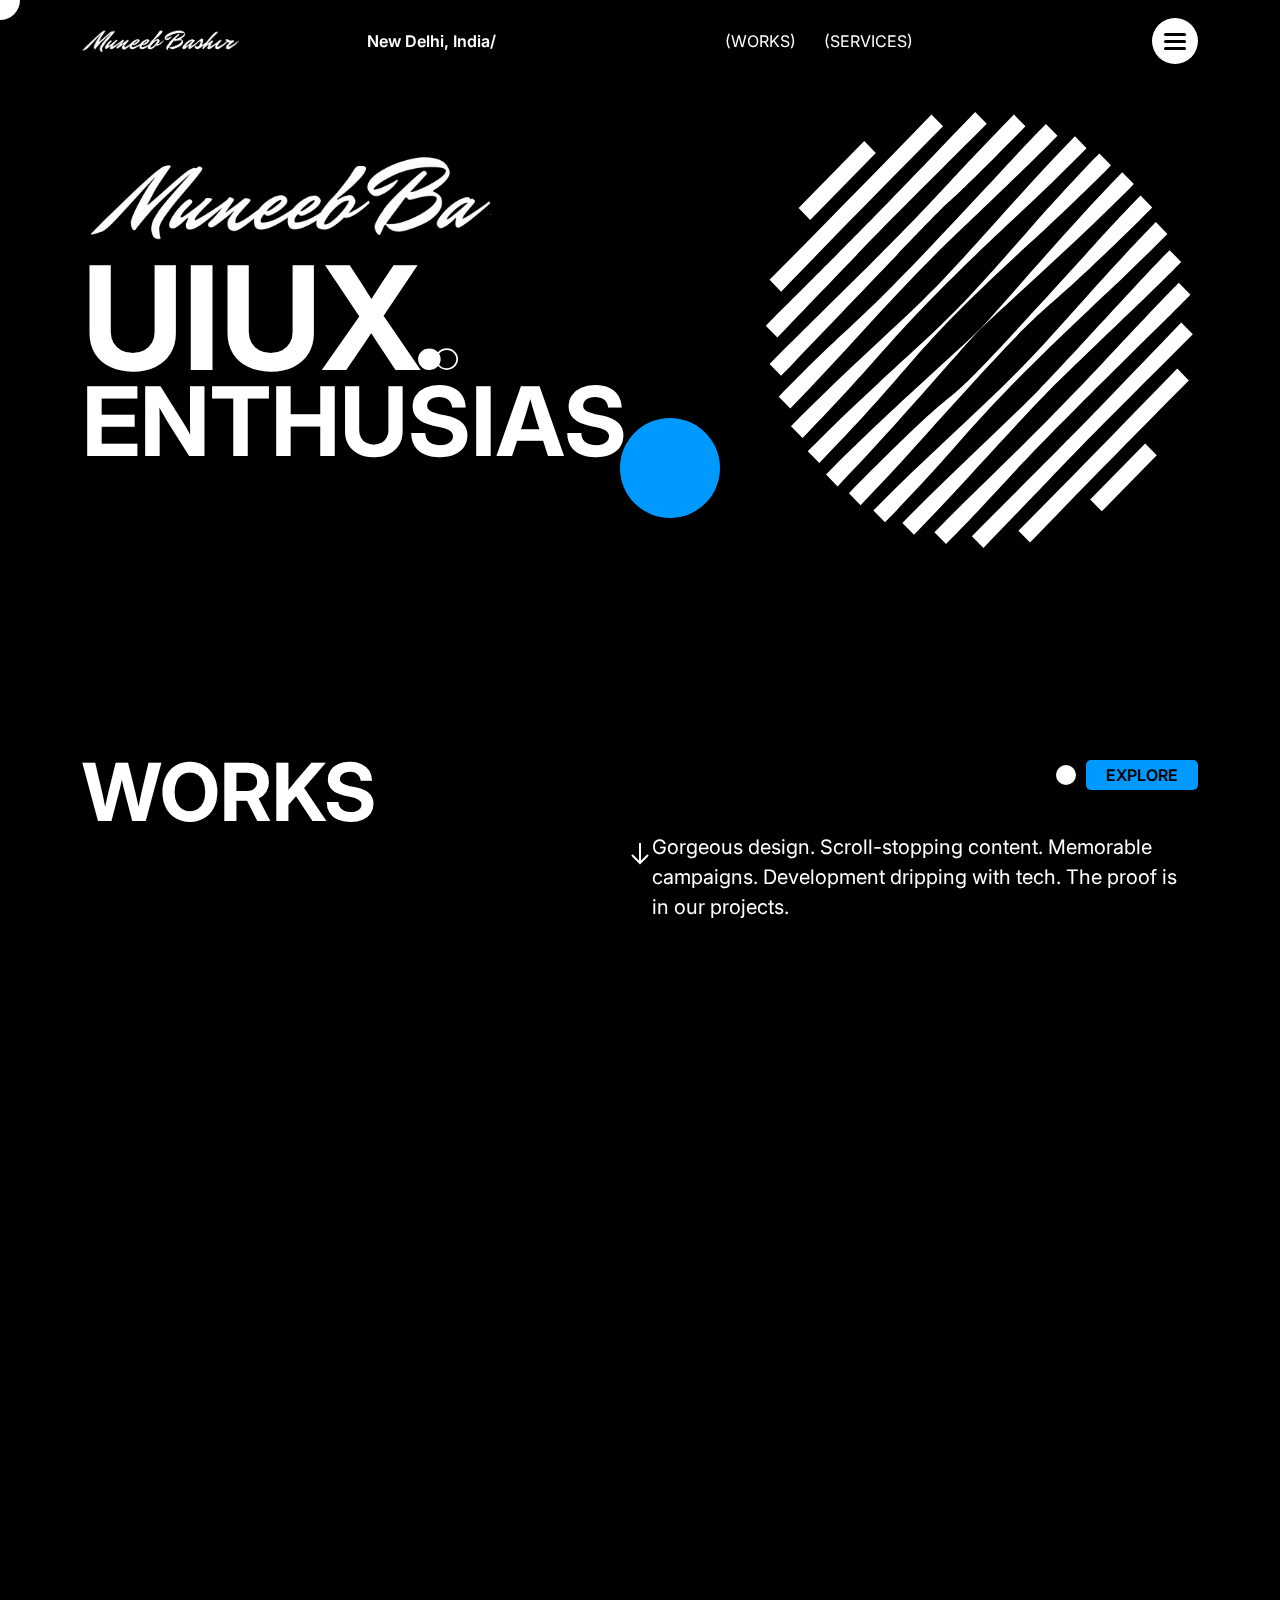
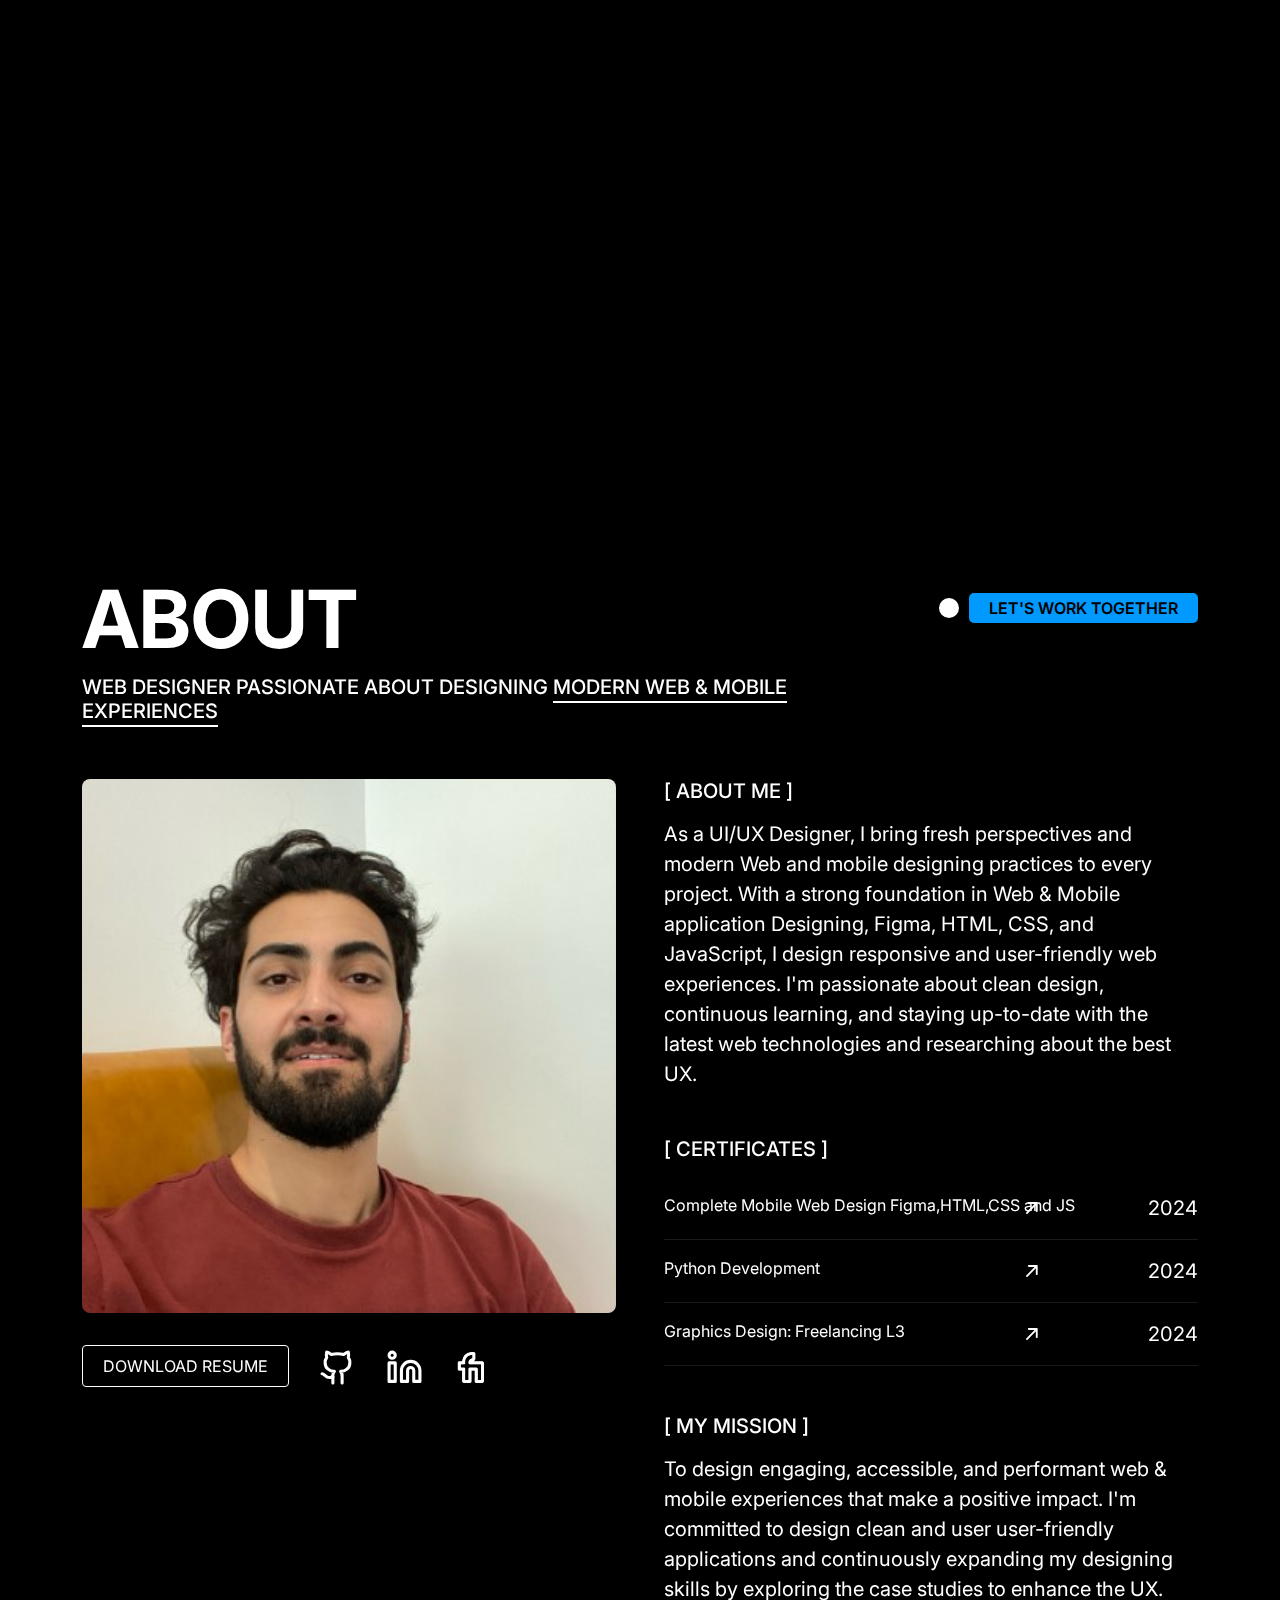
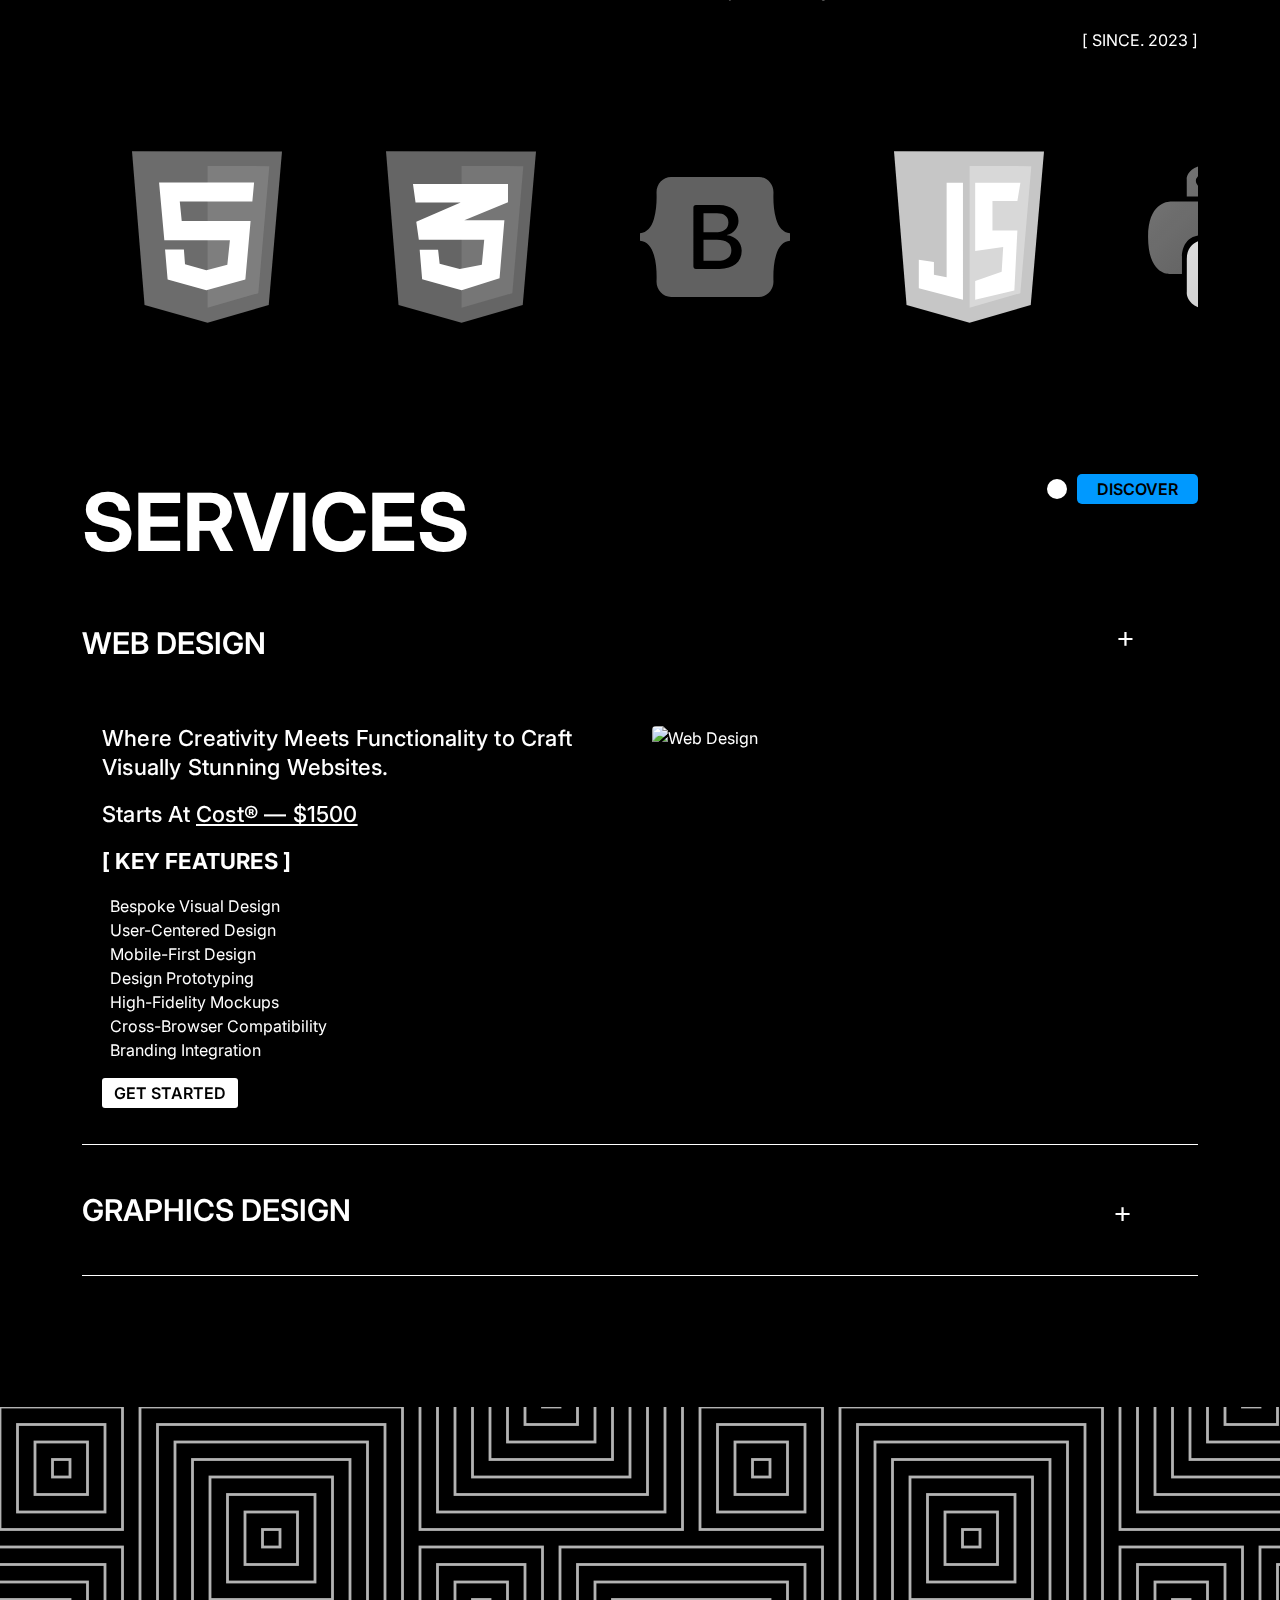
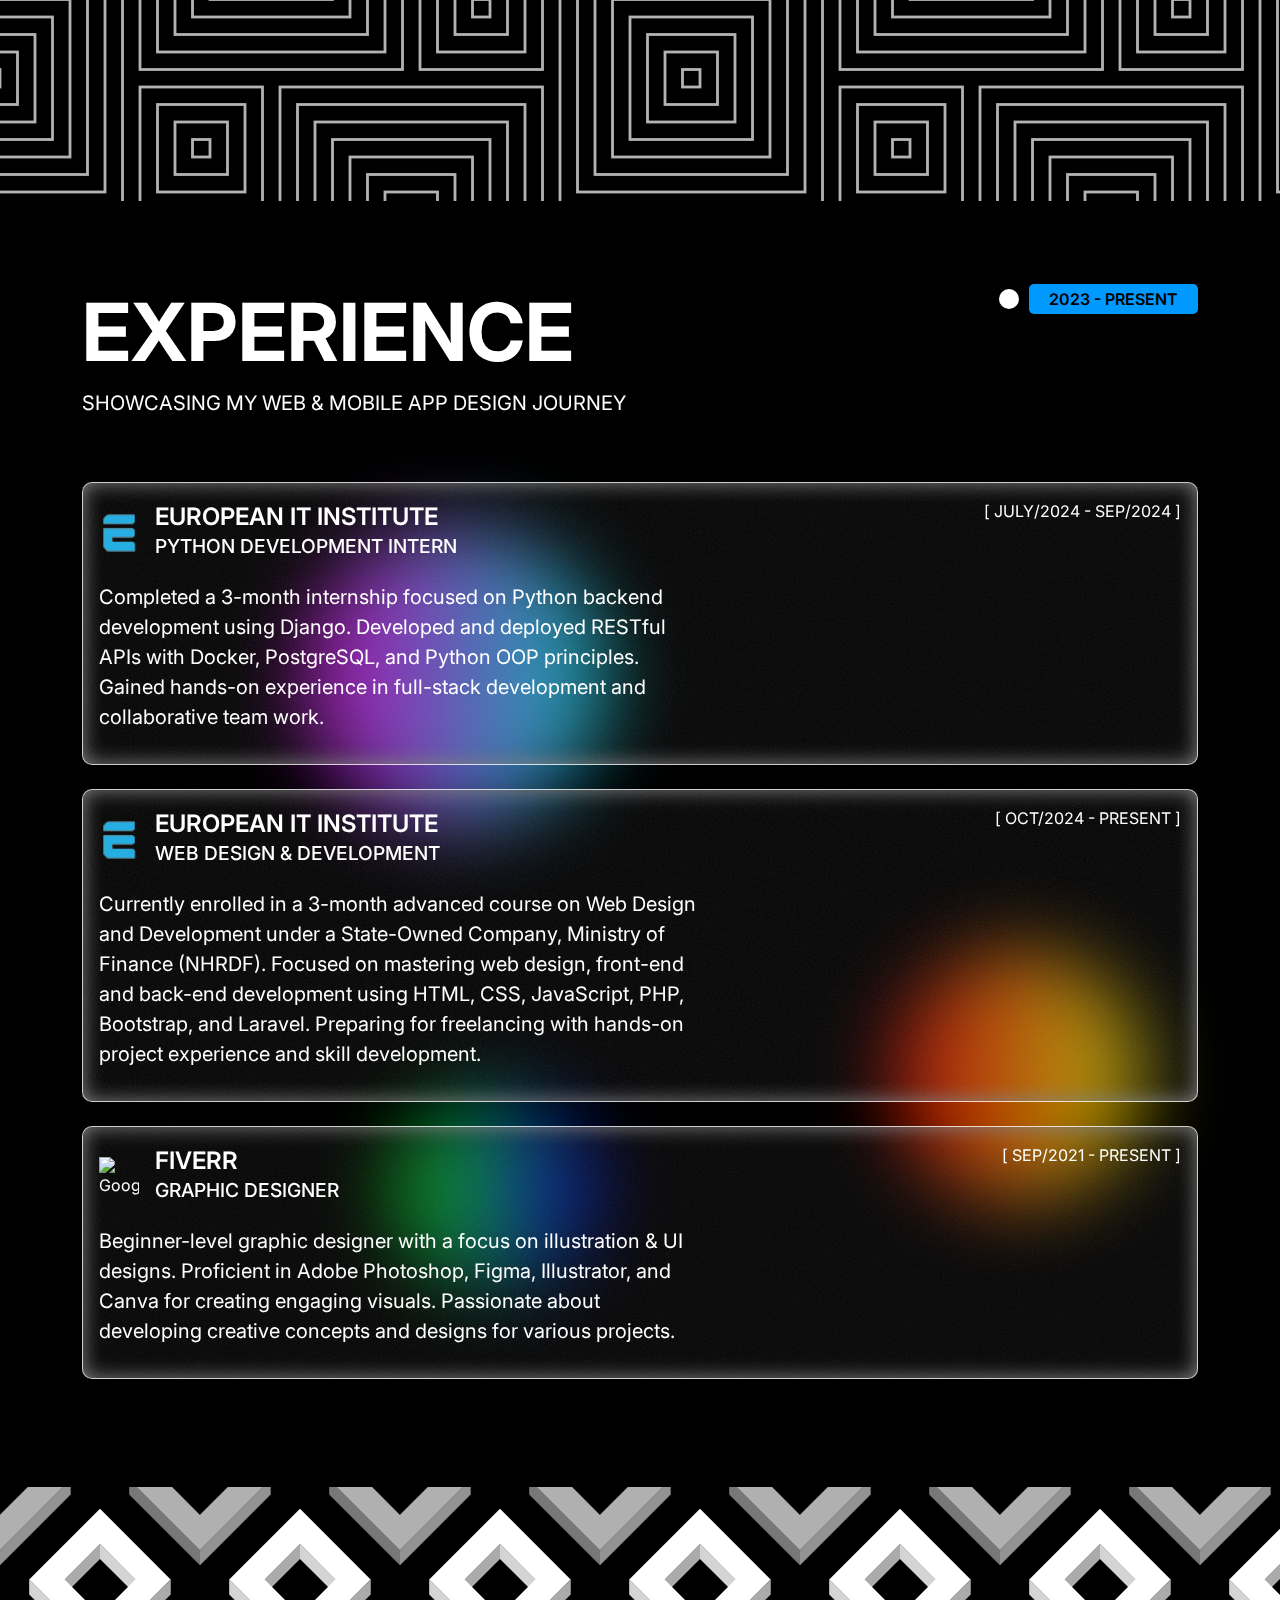
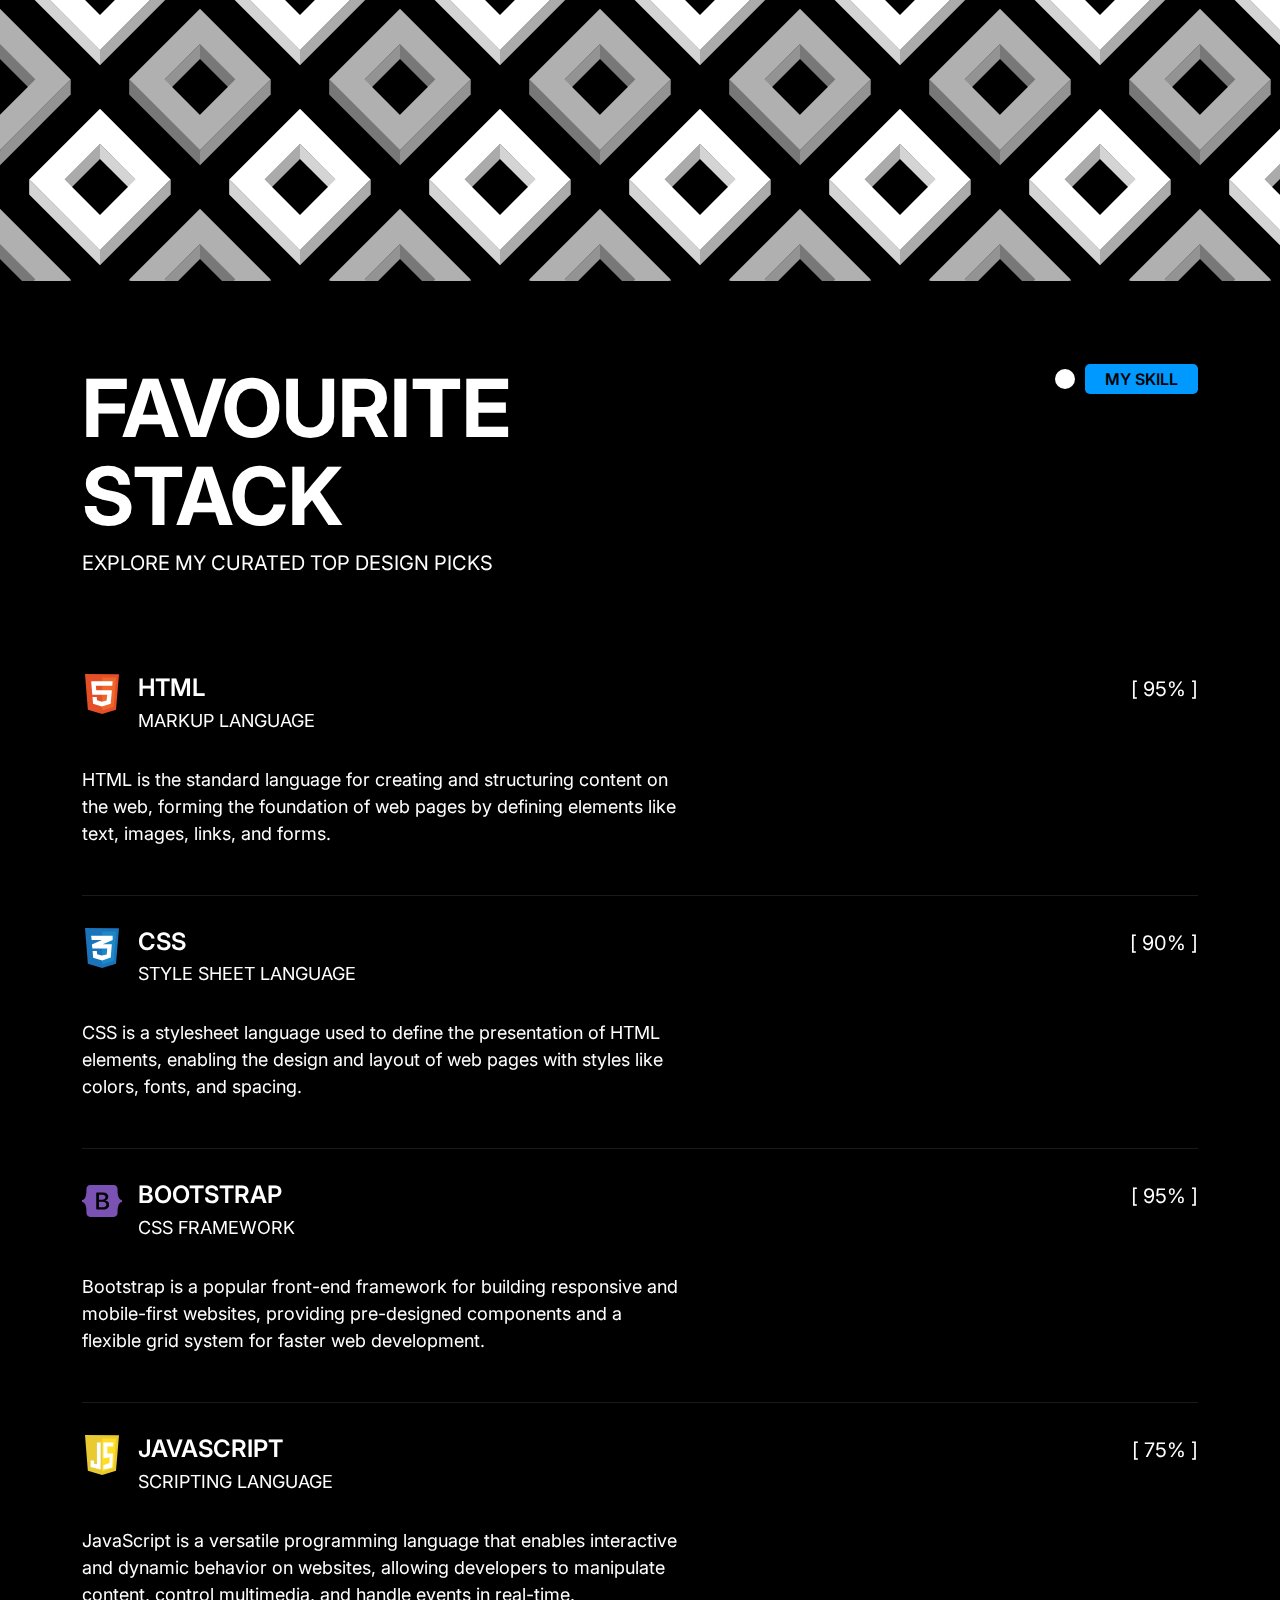
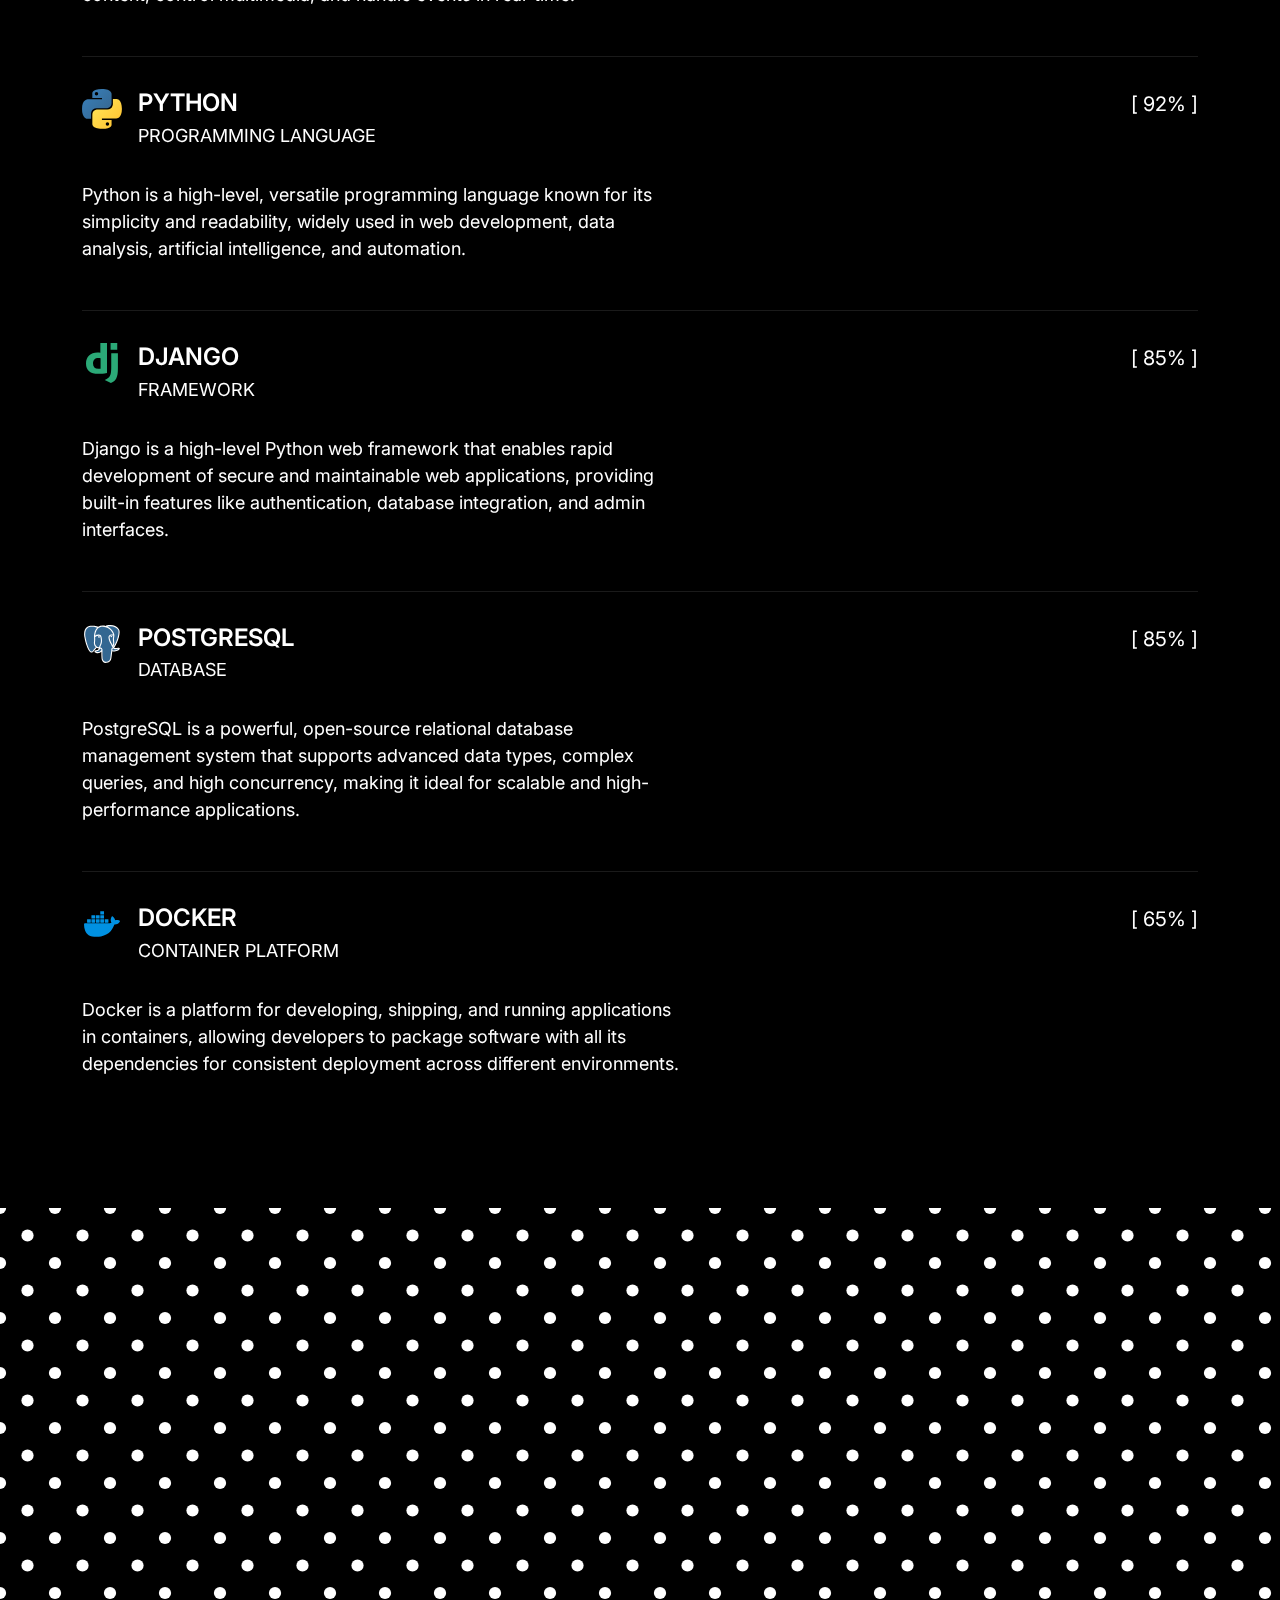
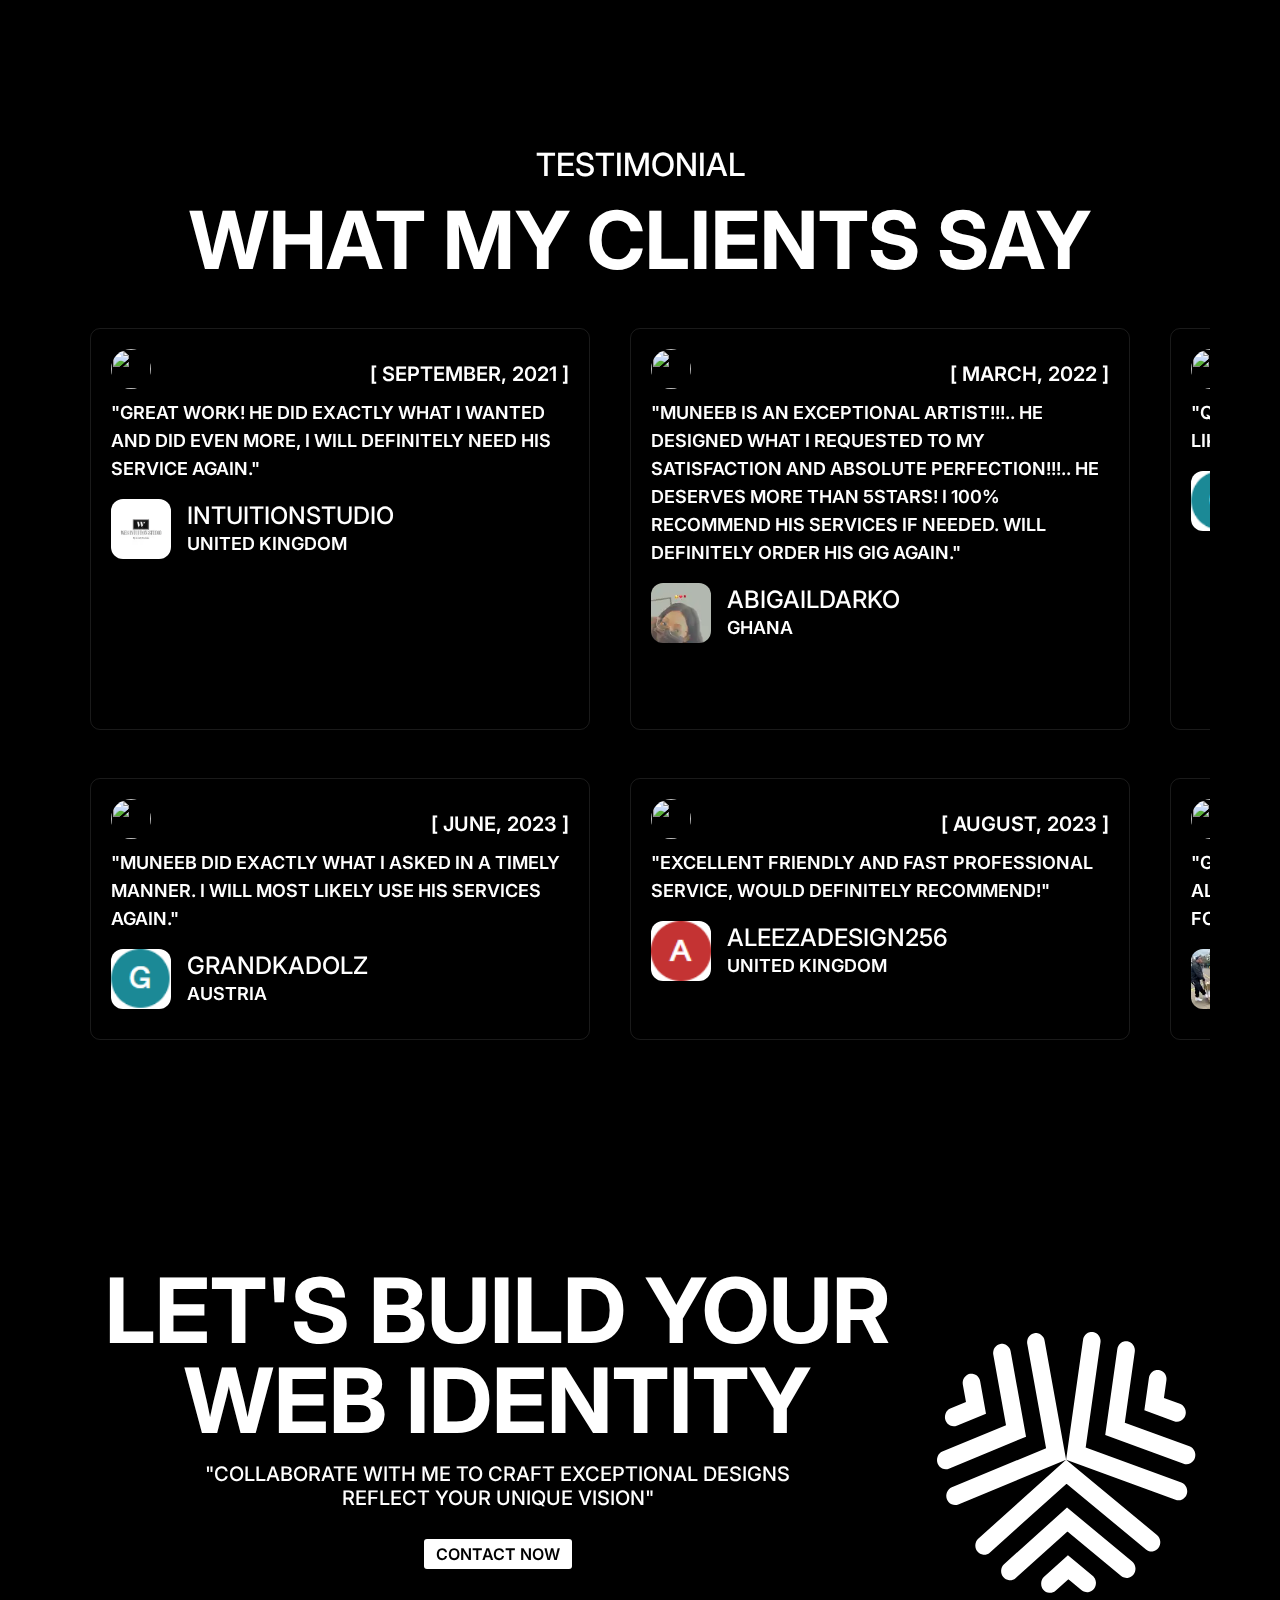
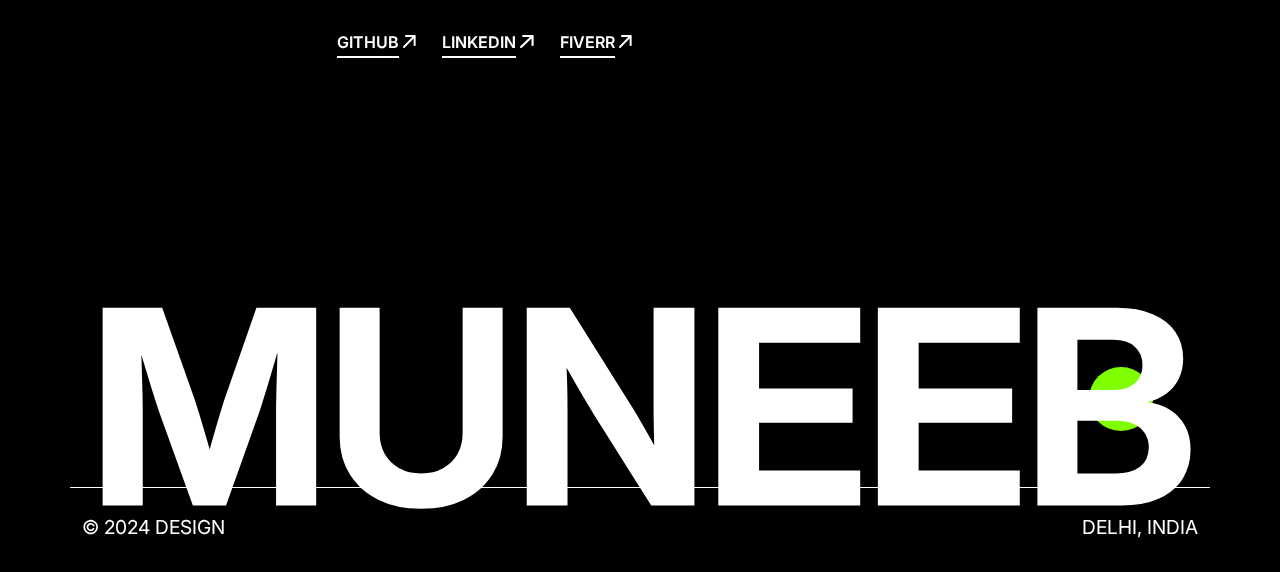
==== commit f22ca169: "Updated contact form with name attributes for Web3Forms" ====
--- a/index.html
+++ b/index.html
@@ -6,30 +6,30 @@
     {
       "@context": "https://schema.org",
       "@type": "Person",
-      "name": "Kishan Modhu",
-      "url": "https://devkishan.vercel.app",
+      "name": "Muneeb Bashir",
+      "url": "https://muneebbashir.vercel.app",
       "sameAs": [
-        "https://www.linkedin.com/in/anthony-kishan",
-        "https://x.com/kishan_anthony",
-        "https://www.facebook.com/anthony.kishan.official/"
-        "https://www.instagram.com/anthony.kishan/"
+        "https://www.linkedin.com/in/muneebbashir",
+        "https://x.com/muneebbashir",
+        "https://www.facebook.com/muneebbashir.official/"
+        "https://www.instagram.com/muneebbashir/"
       ],
-        "image": "https://devkishan.vercel.app/Assets/Images/profile-img.jpg",
-      "jobTitle": "Web Developer"
+        "image": "https://muneebbashir.vercel.app/Assets/Images/profile-img.jpg",
+      "jobTitle": "UI/UX Designer"
     }
   </script>
     <meta charset="UTF-8">
     <meta http-equiv="X-UA-Compatible" content="IE=edge">
     <meta name="viewport" content="width=device-width, initial-scale=1.0">
 
-    <meta name="msapplication-TileImage" content="https://devkishan.vercel.app/Assets/Images/thumbnail.jpg">
-    <meta name="description" content="Kishan Modhu is a web developer with expertise in front-end and back-end development. Check out my portfolio and blog.">
-    <meta name="keywords" content="Kishan Modhu, web developer, portfolio, front-end development, back-end development, PHP developer, python developer, software developer">
-    <meta property="og:title" content="Kishan Modhu - Web Developer & Aspiring Software Developer">
-    <meta property="og:description" content="Explore my portfolio and learn more about my work as a web developer.">
-    <meta property="og:image" itemprop="image"  content="https://devkishan.vercel.app/Assets/Images/thumbnail.jpg">
+    <meta name="msapplication-TileImage" content="https://muneebbashir.vercel.app/Assets/Images/thumbnail.jpg"> <!-- CHANGE: Update image path -->
+    <meta name="description" content="Muneeb Bashir is a web designer with expertise in UI/UX design. Check out my portfolio and projects."> <!-- UPDATED: Changed description -->
+    <meta name="keywords" content="Muneeb Bashir, web designer, portfolio, UI/UX design, mobile app design, figma, web development"> <!-- UPDATED: Changed keywords -->
+    <meta property="og:title" content="Muneeb Bashir - Web Designer & UI/UX Enthusiast"> <!-- UPDATED: Changed title -->
+    <meta property="og:description" content="Explore my portfolio and learn more about my work as a web designer."> <!-- UPDATED: Changed description -->
+    <meta property="og:image" itemprop="image"  content="https://muneebbashir.vercel.app/Assets/Images/thumbnail.jpg"> <!-- CHANGE: Update image path -->
     <meta property="og:image:type" content="image/jpg">
-    <meta property="og:url" content="https://devkishan.vercel.app">
+    <meta property="og:url" content="https://muneebbashir.vercel.app">
 
     <title>Muneeb Bashir</title>
     <!-- BOOTSTRAP -->
@@ -101,12 +101,12 @@
                                 <li><a class="menu-item" href="#contact">CONTACT</a></li>
                             </ul>
                             <div class="social-container">
-                                <a href="https://com/gitmuneeb" class="social-icon"
-                                    target="_blank">GITHUB</a><img src="Assets/Images/Icons/arrow.svg" alt="">
-                                <a href="https://www.linkedin.com/in/muneebbashir/" class="social-icon"
-                                    target="_blank">LINKEDIN</a><img src="Assets/Images/Icons/arrow.svg" alt="">
-                                <a href="https://www.fiverr.com/muneebbashir/" class="social-icon"
-                                    target="_blank">FIVERR</a><img src="Assets/Images/Icons/arrow.svg" alt="">
+                                <a href="https://github.com/gitmuneeb" class="social-icon"
+                                target="_blank">GITHUB</a><img src="Assets/Images/Icons/arrow.svg" alt="">
+                            <a href="https://www.linkedin.com/in/muneebbashir/" class="social-icon"
+                                target="_blank">LINKEDIN</a><img src="Assets/Images/Icons/arrow.svg" alt="">
+                            <a href="https://www.fiverr.com/muneebbashir/" class="social-icon"
+                                target="_blank">FIVERR</a><img src="Assets/Images/Icons/arrow.svg" alt="">
                             </div>
                         </div>
 
@@ -279,17 +279,17 @@
                         <a href="Assets/Images/Muneeb Bashir Resume.pdf" class="download-resume"
                             download="Muneeb Bashir CV">DOWNLOAD RESUME</a>
 
-                        <span class="social-links">
-                            <a href="https://gitmuneeb" class="social-icon" aria-label="GitHub"
-                                target="_blank"><img src="Assets/Images/Icons/github.svg" alt="GitHub"></a>
-                            <a href="https://www.linkedin.com/in/muneeb_bashir/" class="social-icon"
-                                aria-label="LinkedIn" target="_blank"><img src="Assets/Images/Icons/linkedin.svg"
-                                    alt="LinkedIn"></a>
+                            <span class="social-links">
+                                <a href="https://github.com/gitmuneeb" class="social-icon" aria-label="GitHub"
+                                    target="_blank"><img src="Assets/Images/Icons/github.svg" alt="GitHub"></a>
+                                <a href="https://www.linkedin.com/in/muneeb_bashir/" class="social-icon"
+                                    aria-label="LinkedIn" target="_blank"><img src="Assets/Images/Icons/linkedin.svg"
+                                        alt="LinkedIn"></a>
                             <!-- <a href="https://www.facebook.com/anthony.kishan.official/" class="social-icon"
                              aria-label="facebook" target="_blank"><img src="Assets/Images/Icons/facebook.svg"
                                  alt="Facebook"></a> -->
-                            <a href="https://www.fiverr.com/muneeb_bashir/" class="social-icon" aria-label="fiverr"
-                                target="_blank"><img src="Assets/Images/Icons/fiverr.png" alt="Fiverr"></a>
+                                 <a href="https://www.fiverr.com/muneeb_bashir/" class="social-icon" aria-label="fiverr"
+                                 target="_blank"><img src="Assets/Images/Icons/fiverr.png" alt="Fiverr"></a>
                         </span>
                     </div>
                     <div class="col-md-6">
@@ -338,7 +338,7 @@
                         </div>
 
                         <div class="text-end mt-4">
-                            <span>[ SINCE. 2022 ]</span>
+                            <span>[ SINCE. 2023 ]</span>
                         </div>
                     </div>
                 </div>
@@ -416,7 +416,7 @@
                         <h1 id="text-experience">EXPERIENCE</h1>
                         <p class="subtitle">SHOWCASING MY WEB & MOBILE APP DESIGN JOURNEY</p>
                     </div>
-                    <span class="section-label">2022 - present</span>
+                    <span class="section-label">2023 - present</span>
                 </div>
 
                 <div class="experience-items">
